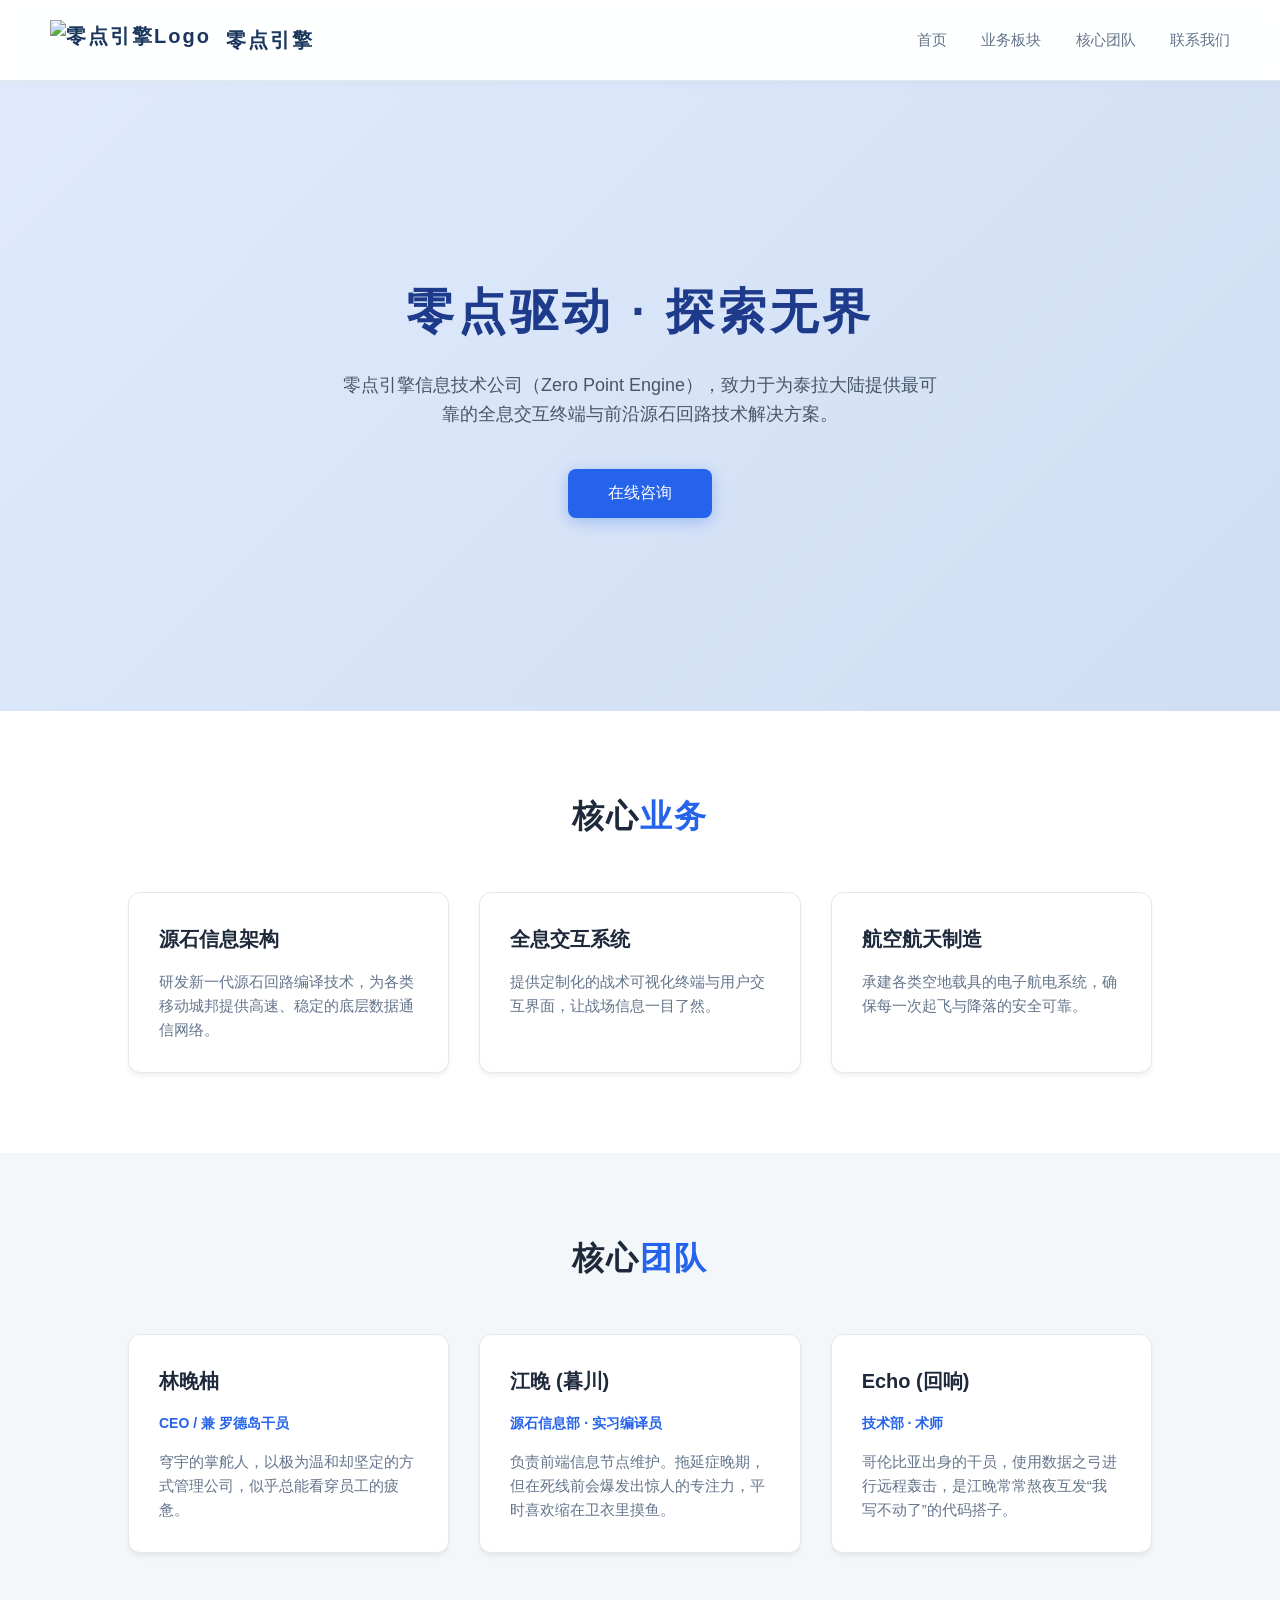
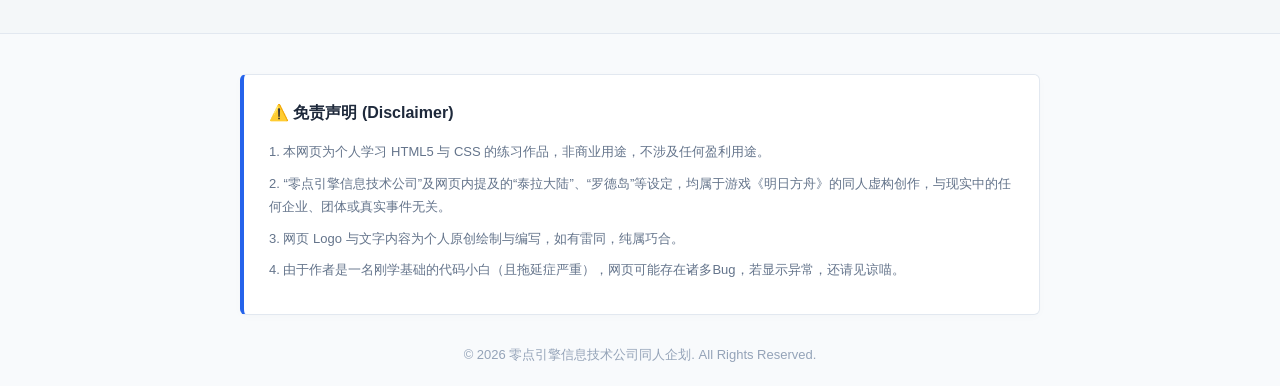
==== index.html @ 06e0e509 "Add files via upload" ====
<!DOCTYPE html>
<html lang="zh-CN">
<head>
    <meta charset="UTF-8">
    <meta name="viewport" content="width=device-width, initial-scale=1.0">
    <title>零点引擎信息技术公司 | 探索无界</title>
    <style>
        /* --- 基础全局样式 --- */
        * { margin: 0; padding: 0; box-sizing: border-box; }
        body {
            font-family: 'Segoe UI', Tahoma, Geneva, Verdana, sans-serif;
            background-color: #f4f7f9; 
            color: #333333;
            line-height: 1.6;
        }
        a { text-decoration: none; color: inherit; }

        /* --- 顶部导航栏 --- */
        header {
            display: flex;
            justify-content: space-between;
            align-items: center;
            padding: 20px 50px;
            background: rgba(255, 255, 255, 0.9);
            position: sticky;
            top: 0;
            backdrop-filter: blur(10px);
            border-bottom: 1px solid #e2e8f0;
            z-index: 1000;
            box-shadow: 0 2px 10px rgba(0,0,0,0.03);
        }
        .nav-logo {
            display: flex;
            align-items: center;
            font-size: 20px;
            font-weight: bold;
            letter-spacing: 2px;
            color: #1a365d;
        }
        .nav-logo img { height: 40px; margin-right: 15px; }
        .nav-links a {
            margin-left: 30px;
            color: #64748b;
            font-size: 15px;
            transition: 0.3s;
        }
        .nav-links a:hover { color: #2563eb; }

        /* --- 主视觉区 --- */
        .hero {
            height: 70vh;
            display: flex;
            flex-direction: column;
            justify-content: center;
            align-items: center;
            text-align: center;
            background: linear-gradient(135deg, #e0eafc 0%, #cfdef3 100%);
            padding: 0 20px;
        }
        .hero h1 {
            font-size: 48px;
            letter-spacing: 4px;
            margin-bottom: 20px;
            color: #1e3a8a; 
        }
        .hero p {
            font-size: 18px;
            color: #475569;
            max-width: 600px;
            margin-bottom: 40px;
        }
        .btn {
            padding: 14px 40px;
            background-color: #2563eb;
            color: #fff;
            border-radius: 8px;
            border: none;
            font-size: 16px;
            cursor: pointer;
            transition: 0.3s;
            box-shadow: 0 4px 15px rgba(37, 99, 235, 0.3);
        }
        .btn:hover {
            background-color: #1d4ed8;
            transform: translateY(-2px);
            box-shadow: 0 6px 20px rgba(37, 99, 235, 0.4);
        }

        /* --- 公用区块样式 --- */
        .section-title {
            text-align: center;
            font-size: 32px;
            margin-bottom: 50px;
            color: #1e293b;
            letter-spacing: 2px;
        }
        .section-title span { color: #2563eb; }
        .section-container {
            padding: 80px 10%;
            background-color: #ffffff;
        }
        .grid-container {
            display: grid;
            grid-template-columns: repeat(auto-fit, minmax(280px, 1fr));
            gap: 30px;
        }

        /* --- 卡片样式 --- */
        .card {
            background: #ffffff;
            padding: 30px;
            border-radius: 12px;
            border: 1px solid #e2e8f0;
            transition: 0.3s;
            box-shadow: 0 4px 6px -1px rgba(0, 0, 0, 0.05), 0 2px 4px -1px rgba(0, 0, 0, 0.03);
        }
        .card:hover {
            transform: translateY(-5px);
            box-shadow: 0 10px 25px rgba(0,0,0,0.1);
            border-color: #bfdbfe;
        }
        .card h3 { color: #1e293b; margin-bottom: 15px; font-size: 20px; }
        .card .role { color: #2563eb; font-size: 14px; margin-bottom: 15px; font-weight: bold; }
        .card p { color: #64748b; font-size: 15px; }

        /* --- 页脚与免责声明 --- */
        footer {
            padding: 40px 20px 20px;
            background-color: #f8fafc;
            text-align: center;
            border-top: 1px solid #e2e8f0;
        }
        .disclaimer-box {
            background: #ffffff;
            border: 1px solid #e2e8f0;
            border-left: 4px solid #2563eb;
            border-radius: 6px;
            padding: 25px;
            max-width: 800px;
            margin: 0 auto 30px;
            text-align: left;
            box-shadow: 0 2px 10px rgba(0,0,0,0.02);
        }
        .disclaimer-box h4 {
            color: #1e293b;
            margin-bottom: 15px;
            font-size: 16px;
        }
        .disclaimer-box p {
            color: #64748b;
            font-size: 13px;
            margin-bottom: 8px;
            line-height: 1.8;
        }
        .copyright {
            color: #94a3b8;
            font-size: 13px;
        }
                /* --- 手机端适配 (Media Queries) --- */
        @media (max-width: 768px) {
            /* 导航栏适配：改为上下排列 */
            header {
                flex-direction: column;
                padding: 15px 20px;
            }
            .nav-logo {
                margin-bottom: 15px;
                font-size: 18px;
            }
            .nav-logo img {
                height: 35px;
            }
            .nav-links a {
                margin: 0 10px;
                font-size: 14px;
            }
            
            /* 主视觉区适配：字体缩小，高度自适应 */
            .hero {
                height: auto;
                padding: 60px 20px;
            }
            .hero h1 {
                font-size: 32px;
                letter-spacing: 2px;
            }
            .hero p {
                font-size: 15px;
            }
            .btn {
                padding: 12px 30px;
                font-size: 15px;
            }
            
            /* 内容区块适配：减小内边距，卡片改为单列 */
            .section-container {
                padding: 40px 20px;
            }
            .section-title {
                font-size: 24px;
                margin-bottom: 30px;
            }
            .grid-container {
                grid-template-columns: 1fr; /* 手机上强制单列显示 */
                gap: 20px;
            }
            .card {
                padding: 20px;
            }
            
            /* 免责声明适配：缩小字号 */
            .disclaimer-box {
                padding: 15px;
                margin-bottom: 20px;
            }
            .disclaimer-box p {
                font-size: 12px;
            }
        }
    </style>
    
</head>
<body>

    <!-- 顶部导航栏 -->
    <header>
        <div class="nav-logo">
            <img src="picture/Logo.svg" alt="零点引擎Logo">
                零点引擎
        </div>
        <nav class="nav-links">
            <a href="#">首页</a>
            <a href="#departments">业务板块</a>
            <a href="#team">核心团队</a>
            <a href="#">联系我们</a>
        </nav>
    </header>

    <!-- 主内容区域 -->
    <main>
        <!-- 主视觉区 -->
        <section class="hero">
            <h1>零点驱动 · 探索无界</h1>
            <p>零点引擎信息技术公司（Zero Point Engine），致力于为泰拉大陆提供最可靠的全息交互终端与前沿源石回路技术解决方案。</p>
            <button class="btn" onclick="alert('博士，实习生于江晚正在摸鱼，暂时无法响应...')">在线咨询</button>
        </section>

        <!-- 业务板块 -->
        <section id="departments" class="section-container">
            <h2 class="section-title">核心<span>业务</span></h2>
            <div class="grid-container">
                <article class="card">
                    <h3>源石信息架构</h3>
                    <p>研发新一代源石回路编译技术，为各类移动城邦提供高速、稳定的底层数据通信网络。</p>
                </article>
                <article class="card">
                    <h3>全息交互系统</h3>
                    <p>提供定制化的战术可视化终端与用户交互界面，让战场信息一目了然。</p>
                </article>
                <article class="card">
                    <h3>航空航天制造</h3>
                    <p>承建各类空地载具的电子航电系统，确保每一次起飞与降落的安全可靠。</p>
                </article>
            </div>
        </section>

        <!-- 核心团队 -->
        <section id="team" class="section-container" style="background-color: #f4f7f9;">
            <h2 class="section-title">核心<span>团队</span></h2>
            <div class="grid-container">
                <article class="card">
                    <h3>林晚柚</h3>
                    <div class="role">CEO / 兼 罗德岛干员</div>
                    <p>穹宇的掌舵人，以极为温和却坚定的方式管理公司，似乎总能看穿员工的疲惫。</p>
                </article>
                <article class="card">
                    <h3>江晚 (暮川)</h3>
                    <div class="role">源石信息部 · 实习编译员</div>
                    <p>负责前端信息节点维护。拖延症晚期，但在死线前会爆发出惊人的专注力，平时喜欢缩在卫衣里摸鱼。</p>
                </article>
                <article class="card">
                    <h3>Echo (回响)</h3>
                    <div class="role">技术部 · 术师</div>
                    <p>哥伦比亚出身的干员，使用数据之弓进行远程轰击，是江晚常常熬夜互发“我写不动了”的代码搭子。</p>
                </article>
            </div>
        </section>
    </main>

    <!-- 页脚与免责声明 -->
    <footer>
        <div class="disclaimer-box">
            <h4>&#9888;&#65039; 免责声明 (Disclaimer)</h4>
            <p>1. 本网页为个人学习 HTML5 与 CSS 的练习作品，非商业用途，不涉及任何盈利用途。</p>
            <p>2. “零点引擎信息技术公司”及网页内提及的“泰拉大陆”、“罗德岛”等设定，均属于游戏《明日方舟》的同人虚构创作，与现实中的任何企业、团体或真实事件无关。</p>
            <p>3. 网页 Logo 与文字内容为个人原创绘制与编写，如有雷同，纯属巧合。</p>
            <p>4. 由于作者是一名刚学基础的代码小白（且拖延症严重），网页可能存在诸多Bug，若显示异常，还请见谅喵。</p>
        </div>
        <div class="copyright">
            <!-- 删除了“股份有限公司”，改成了“同人企划” -->
            &copy; 2026 零点引擎信息技术公司同人企划. All Rights Reserved.
        </div>
    </footer>
    
</body>
</html>
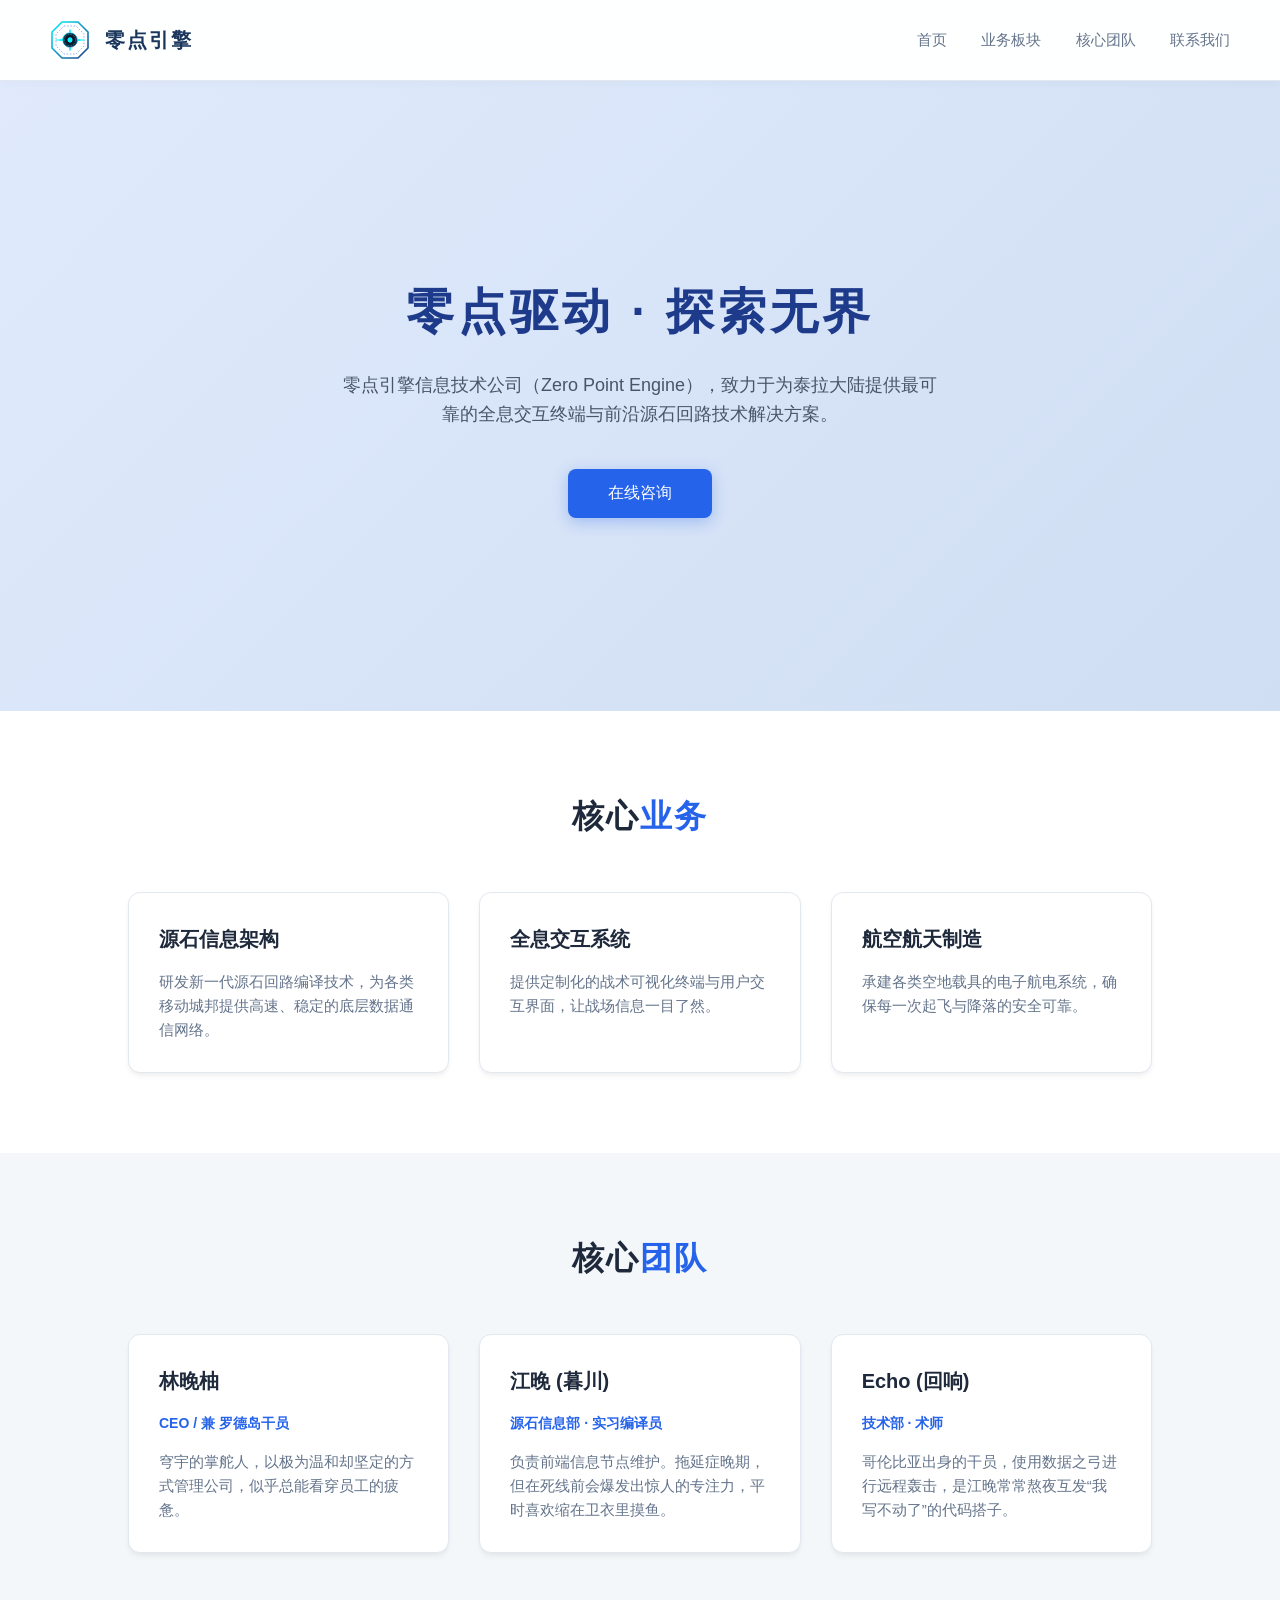
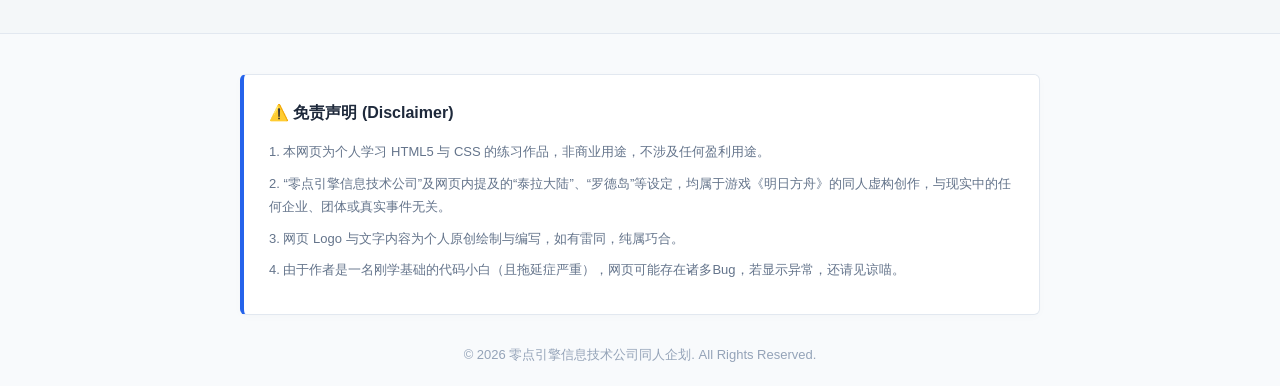
==== commit 84ce34d7: "Update index.html" ====
--- a/index.html
+++ b/index.html
@@ -225,7 +225,7 @@
     <!-- 顶部导航栏 -->
     <header>
         <div class="nav-logo">
-            <img src="picture/Logo.svg" alt="零点引擎Logo">
+            <img src="picture/logo.svg" alt="零点引擎Logo">
                 零点引擎
         </div>
         <nav class="nav-links">
@@ -303,4 +303,4 @@
     </footer>
     
 </body>
-</html>+</html>
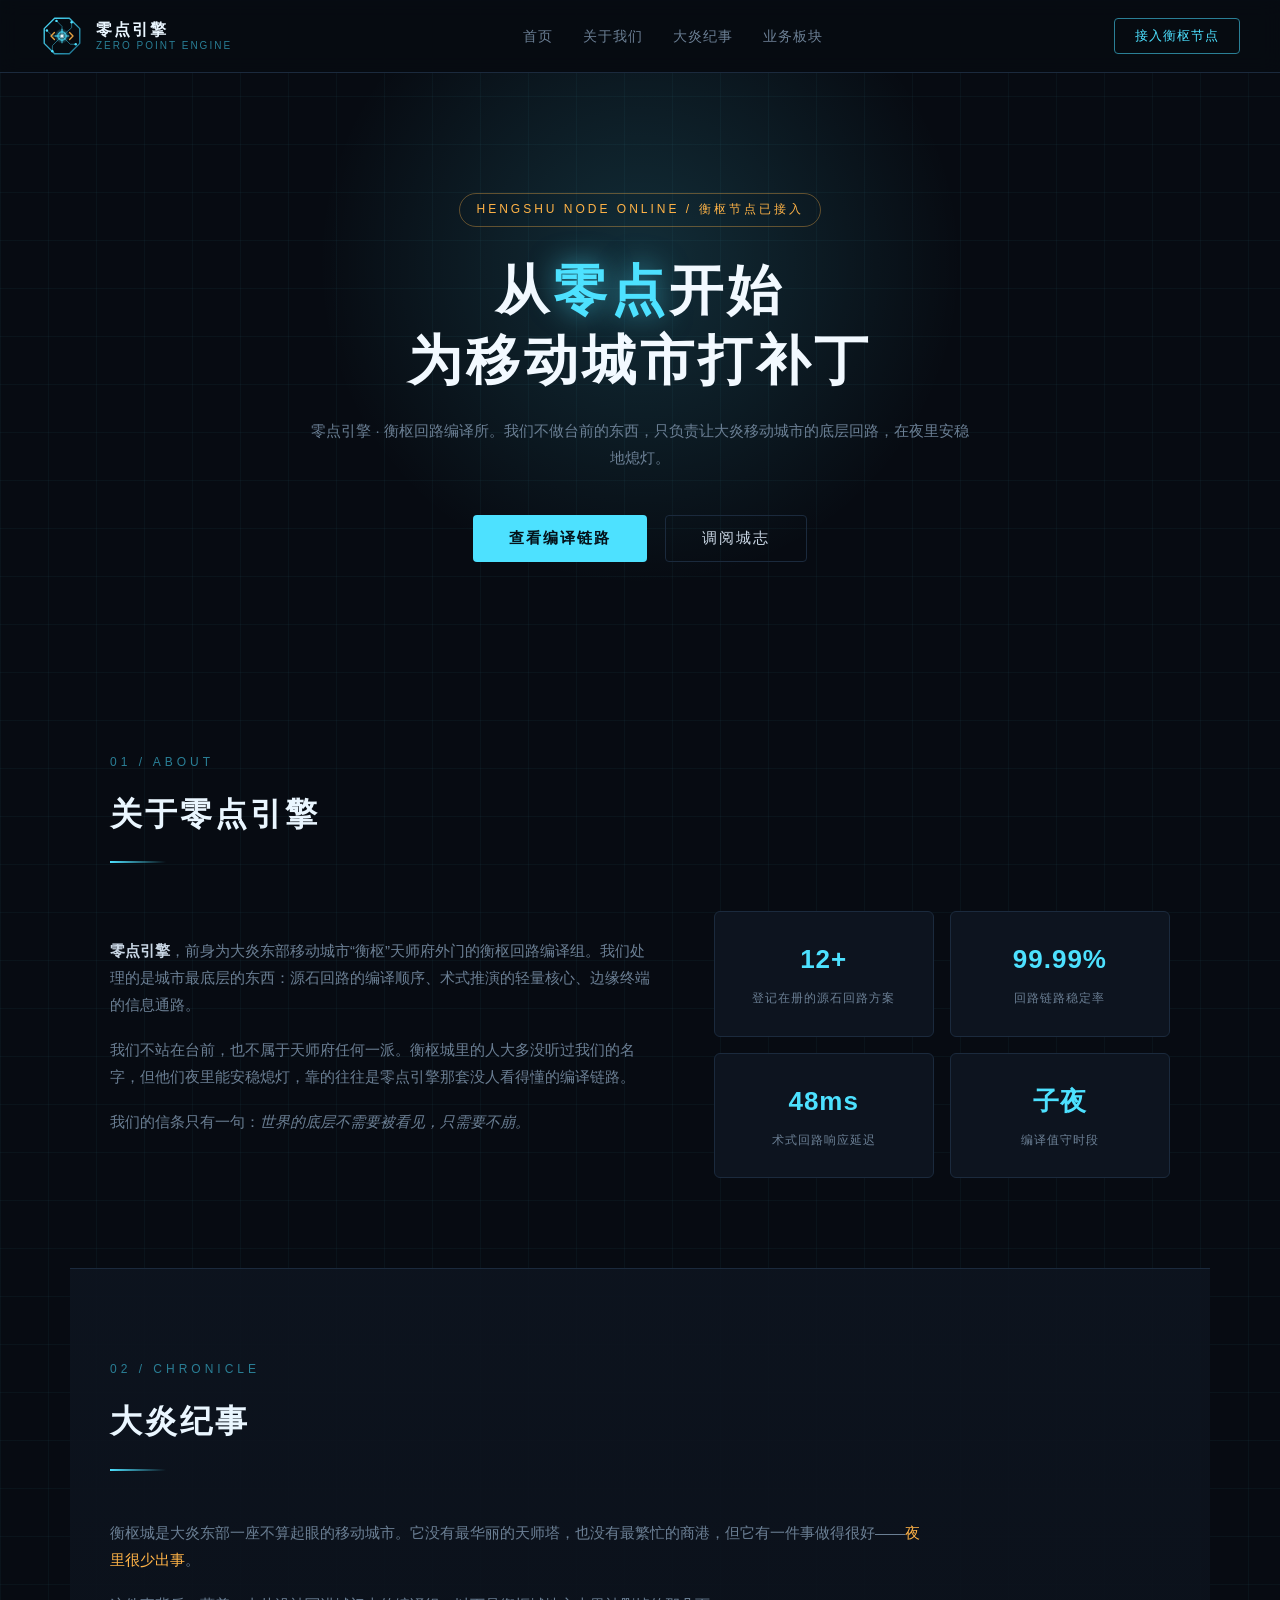
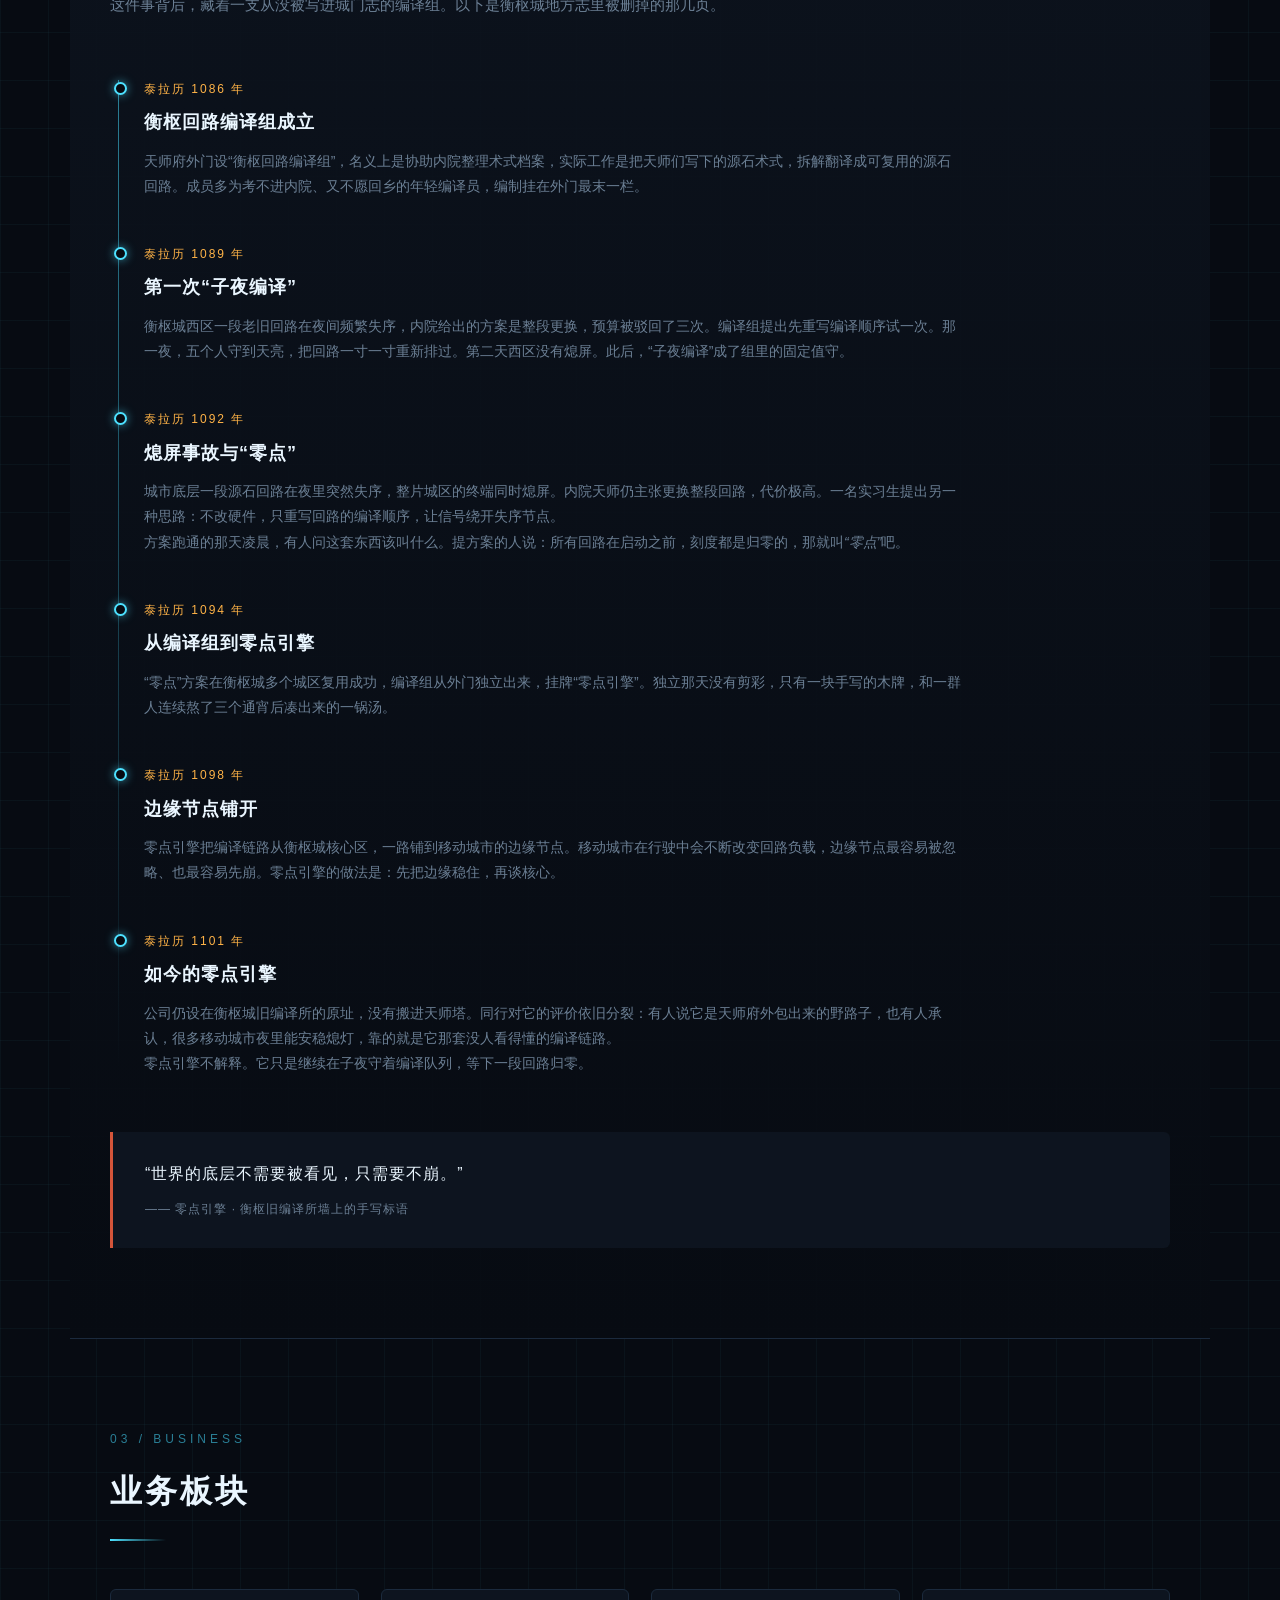
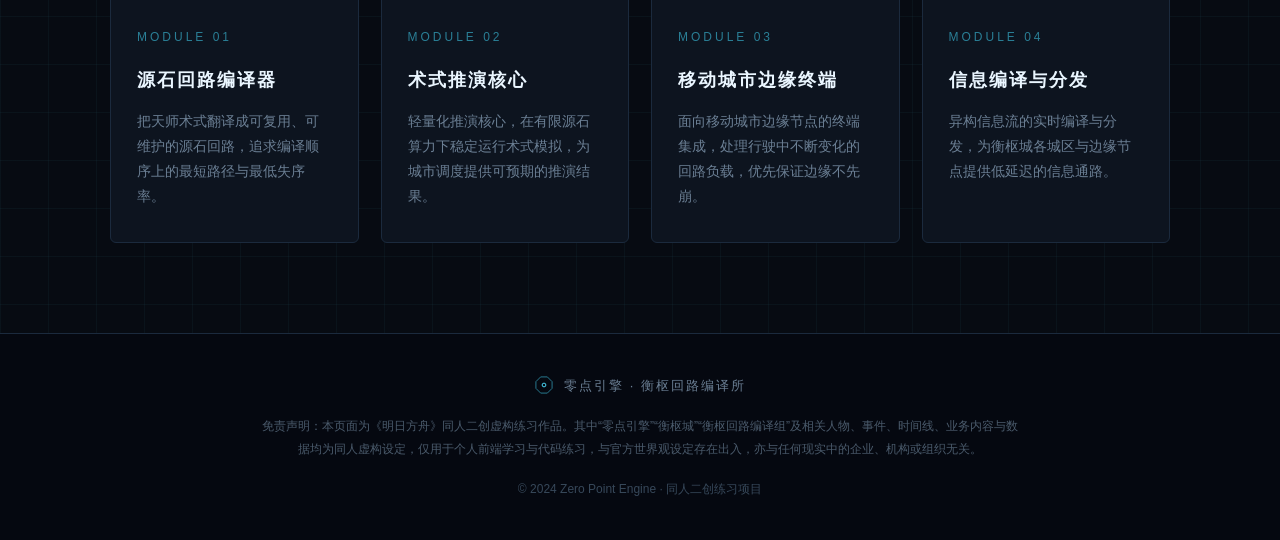
==== commit ffcd027b: "Add files via upload" ====
--- a/index.html
+++ b/index.html
@@ -1,306 +1,390 @@
 <!DOCTYPE html>
 <html lang="zh-CN">
 <head>
-    <meta charset="UTF-8">
-    <meta name="viewport" content="width=device-width, initial-scale=1.0">
-    <title>零点引擎信息技术公司 | 探索无界</title>
-    <style>
-        /* --- 基础全局样式 --- */
-        * { margin: 0; padding: 0; box-sizing: border-box; }
-        body {
-            font-family: 'Segoe UI', Tahoma, Geneva, Verdana, sans-serif;
-            background-color: #f4f7f9; 
-            color: #333333;
-            line-height: 1.6;
-        }
-        a { text-decoration: none; color: inherit; }
-
-        /* --- 顶部导航栏 --- */
-        header {
-            display: flex;
-            justify-content: space-between;
-            align-items: center;
-            padding: 20px 50px;
-            background: rgba(255, 255, 255, 0.9);
-            position: sticky;
-            top: 0;
-            backdrop-filter: blur(10px);
-            border-bottom: 1px solid #e2e8f0;
-            z-index: 1000;
-            box-shadow: 0 2px 10px rgba(0,0,0,0.03);
-        }
-        .nav-logo {
-            display: flex;
-            align-items: center;
-            font-size: 20px;
-            font-weight: bold;
-            letter-spacing: 2px;
-            color: #1a365d;
-        }
-        .nav-logo img { height: 40px; margin-right: 15px; }
-        .nav-links a {
-            margin-left: 30px;
-            color: #64748b;
-            font-size: 15px;
-            transition: 0.3s;
-        }
-        .nav-links a:hover { color: #2563eb; }
-
-        /* --- 主视觉区 --- */
-        .hero {
-            height: 70vh;
-            display: flex;
-            flex-direction: column;
-            justify-content: center;
-            align-items: center;
-            text-align: center;
-            background: linear-gradient(135deg, #e0eafc 0%, #cfdef3 100%);
-            padding: 0 20px;
-        }
-        .hero h1 {
-            font-size: 48px;
-            letter-spacing: 4px;
-            margin-bottom: 20px;
-            color: #1e3a8a; 
-        }
-        .hero p {
-            font-size: 18px;
-            color: #475569;
-            max-width: 600px;
-            margin-bottom: 40px;
-        }
-        .btn {
-            padding: 14px 40px;
-            background-color: #2563eb;
-            color: #fff;
-            border-radius: 8px;
-            border: none;
-            font-size: 16px;
-            cursor: pointer;
-            transition: 0.3s;
-            box-shadow: 0 4px 15px rgba(37, 99, 235, 0.3);
-        }
-        .btn:hover {
-            background-color: #1d4ed8;
-            transform: translateY(-2px);
-            box-shadow: 0 6px 20px rgba(37, 99, 235, 0.4);
-        }
-
-        /* --- 公用区块样式 --- */
-        .section-title {
-            text-align: center;
-            font-size: 32px;
-            margin-bottom: 50px;
-            color: #1e293b;
-            letter-spacing: 2px;
-        }
-        .section-title span { color: #2563eb; }
-        .section-container {
-            padding: 80px 10%;
-            background-color: #ffffff;
-        }
-        .grid-container {
-            display: grid;
-            grid-template-columns: repeat(auto-fit, minmax(280px, 1fr));
-            gap: 30px;
-        }
-
-        /* --- 卡片样式 --- */
-        .card {
-            background: #ffffff;
-            padding: 30px;
-            border-radius: 12px;
-            border: 1px solid #e2e8f0;
-            transition: 0.3s;
-            box-shadow: 0 4px 6px -1px rgba(0, 0, 0, 0.05), 0 2px 4px -1px rgba(0, 0, 0, 0.03);
-        }
-        .card:hover {
-            transform: translateY(-5px);
-            box-shadow: 0 10px 25px rgba(0,0,0,0.1);
-            border-color: #bfdbfe;
-        }
-        .card h3 { color: #1e293b; margin-bottom: 15px; font-size: 20px; }
-        .card .role { color: #2563eb; font-size: 14px; margin-bottom: 15px; font-weight: bold; }
-        .card p { color: #64748b; font-size: 15px; }
-
-        /* --- 页脚与免责声明 --- */
-        footer {
-            padding: 40px 20px 20px;
-            background-color: #f8fafc;
-            text-align: center;
-            border-top: 1px solid #e2e8f0;
-        }
-        .disclaimer-box {
-            background: #ffffff;
-            border: 1px solid #e2e8f0;
-            border-left: 4px solid #2563eb;
-            border-radius: 6px;
-            padding: 25px;
-            max-width: 800px;
-            margin: 0 auto 30px;
-            text-align: left;
-            box-shadow: 0 2px 10px rgba(0,0,0,0.02);
-        }
-        .disclaimer-box h4 {
-            color: #1e293b;
-            margin-bottom: 15px;
-            font-size: 16px;
-        }
-        .disclaimer-box p {
-            color: #64748b;
-            font-size: 13px;
-            margin-bottom: 8px;
-            line-height: 1.8;
-        }
-        .copyright {
-            color: #94a3b8;
-            font-size: 13px;
-        }
-                /* --- 手机端适配 (Media Queries) --- */
-        @media (max-width: 768px) {
-            /* 导航栏适配：改为上下排列 */
-            header {
-                flex-direction: column;
-                padding: 15px 20px;
-            }
-            .nav-logo {
-                margin-bottom: 15px;
-                font-size: 18px;
-            }
-            .nav-logo img {
-                height: 35px;
-            }
-            .nav-links a {
-                margin: 0 10px;
-                font-size: 14px;
-            }
-            
-            /* 主视觉区适配：字体缩小，高度自适应 */
-            .hero {
-                height: auto;
-                padding: 60px 20px;
-            }
-            .hero h1 {
-                font-size: 32px;
-                letter-spacing: 2px;
-            }
-            .hero p {
-                font-size: 15px;
-            }
-            .btn {
-                padding: 12px 30px;
-                font-size: 15px;
-            }
-            
-            /* 内容区块适配：减小内边距，卡片改为单列 */
-            .section-container {
-                padding: 40px 20px;
-            }
-            .section-title {
-                font-size: 24px;
-                margin-bottom: 30px;
-            }
-            .grid-container {
-                grid-template-columns: 1fr; /* 手机上强制单列显示 */
-                gap: 20px;
-            }
-            .card {
-                padding: 20px;
-            }
-            
-            /* 免责声明适配：缩小字号 */
-            .disclaimer-box {
-                padding: 15px;
-                margin-bottom: 20px;
-            }
-            .disclaimer-box p {
-                font-size: 12px;
-            }
-        }
-    </style>
-    
+<meta charset="UTF-8">
+<meta name="viewport" content="width=device-width, initial-scale=1.0">
+<title>零点引擎 | 衡枢回路编译所 · 同人二创</title>
+<style>
+  * { margin: 0; padding: 0; box-sizing: border-box; }
+
+  :root {
+    --bg-deep: #070b12;
+    --bg-panel: #0d141f;
+    --line: #1b2a3d;
+    --cyan: #4de1ff;
+    --cyan-dim: #2a7f96;
+    --amber: #ffb347;
+    --ember: #d4553a;
+    --text: #c9d6e4;
+    --text-dim: #6b7f94;
+  }
+
+  body {
+    background-color: var(--bg-deep);
+    background-image:
+      linear-gradient(rgba(77, 225, 255, 0.04) 1px, transparent 1px),
+      linear-gradient(90deg, rgba(77, 225, 255, 0.04) 1px, transparent 1px);
+    background-size: 48px 48px;
+    color: var(--text);
+    font-family: "Segoe UI", "PingFang SC", "Microsoft YaHei", sans-serif;
+    line-height: 1.8;
+    min-height: 100vh;
+  }
+
+  /* ===== 导航栏 ===== */
+  .navbar {
+    position: sticky; top: 0; z-index: 99;
+    display: flex; align-items: center; justify-content: space-between;
+    padding: 14px 40px;
+    background: rgba(7, 11, 18, 0.82);
+    backdrop-filter: blur(10px);
+    border-bottom: 1px solid var(--line);
+  }
+  .brand { display: flex; align-items: center; gap: 12px; text-decoration: none; }
+  .brand-logo { width: 44px; height: 44px; flex-shrink: 0; }
+  .brand-text { display: flex; flex-direction: column; line-height: 1.2; }
+  .brand-text .cn { font-size: 16px; font-weight: 700; letter-spacing: 2px; color: #eaf6ff; }
+  .brand-text .en { font-size: 10px; letter-spacing: 2px; color: var(--cyan-dim); text-transform: uppercase; }
+  .nav-links { display: flex; gap: 30px; list-style: none; }
+  .nav-links a {
+    color: var(--text-dim); text-decoration: none; font-size: 14px;
+    letter-spacing: 1px; padding-bottom: 4px;
+    border-bottom: 1px solid transparent; transition: all 0.25s ease;
+  }
+  .nav-links a:hover { color: var(--cyan); border-bottom-color: var(--cyan); }
+  .nav-btn {
+    padding: 8px 20px; font-size: 13px; color: var(--cyan);
+    background: transparent; border: 1px solid var(--cyan-dim);
+    border-radius: 4px; cursor: pointer; letter-spacing: 1px; transition: all 0.25s ease;
+  }
+  .nav-btn:hover { background: rgba(77,225,255,0.1); border-color: var(--cyan); box-shadow: 0 0 16px rgba(77,225,255,0.35); }
+
+  /* ===== Hero ===== */
+  .hero { position: relative; padding: 120px 40px 100px; text-align: center; overflow: hidden; }
+  .hero::before {
+    content: ""; position: absolute; top: -160px; left: 50%; transform: translateX(-50%);
+    width: 700px; height: 700px;
+    background: radial-gradient(circle, rgba(77,225,255,0.16), transparent 65%);
+    pointer-events: none;
+  }
+  .hero-tag {
+    position: relative; display: inline-block; padding: 5px 16px; margin-bottom: 28px;
+    font-size: 12px; letter-spacing: 3px; color: var(--amber);
+    border: 1px solid rgba(255,179,71,0.35); border-radius: 999px;
+  }
+  .hero h1 {
+    position: relative; font-size: 54px; line-height: 1.3;
+    letter-spacing: 4px; color: #f2f9ff; margin-bottom: 22px;
+  }
+  .hero h1 span { color: var(--cyan); text-shadow: 0 0 28px rgba(77,225,255,0.55); }
+  .hero p { position: relative; max-width: 660px; margin: 0 auto 44px; font-size: 15px; color: var(--text-dim); }
+  .hero-actions { position: relative; display: flex; justify-content: center; gap: 18px; flex-wrap: wrap; }
+  .btn-primary {
+    padding: 13px 36px; font-size: 15px; font-weight: 600; letter-spacing: 2px;
+    color: #04121a; background: var(--cyan); border: none; border-radius: 4px;
+    cursor: pointer; transition: all 0.25s ease;
+  }
+  .btn-primary:hover { box-shadow: 0 0 28px rgba(77,225,255,0.6); transform: translateY(-2px); }
+  .btn-ghost {
+    padding: 13px 36px; font-size: 15px; letter-spacing: 2px; color: var(--text);
+    background: transparent; border: 1px solid var(--line); border-radius: 4px;
+    cursor: pointer; transition: all 0.25s ease;
+  }
+  .btn-ghost:hover { border-color: var(--cyan-dim); color: var(--cyan); }
+
+  /* ===== 通用区块 ===== */
+  .section { max-width: 1140px; margin: 0 auto; padding: 90px 40px; }
+  .section-head { margin-bottom: 48px; }
+  .section-head .index { display: block; font-size: 12px; letter-spacing: 4px; color: var(--cyan-dim); margin-bottom: 12px; }
+  .section-head h2 { font-size: 32px; letter-spacing: 3px; color: #eaf6ff; }
+  .section-head .bar { width: 56px; height: 2px; margin-top: 18px; background: linear-gradient(90deg, var(--cyan), transparent); }
+
+  /* ===== 公司介绍 ===== */
+  .about-grid { display: grid; grid-template-columns: 1.2fr 1fr; gap: 56px; align-items: center; }
+  .about-grid p { font-size: 15px; color: var(--text-dim); margin-bottom: 18px; }
+  .about-grid p strong { color: var(--text); font-weight: 600; }
+  .stats { display: grid; grid-template-columns: 1fr 1fr; gap: 16px; }
+  .stat-card {
+    padding: 24px 20px; background: var(--bg-panel);
+    border: 1px solid var(--line); border-radius: 6px;
+    text-align: center; transition: all 0.25s ease;
+  }
+  .stat-card:hover { border-color: var(--cyan-dim); box-shadow: 0 0 20px rgba(77,225,255,0.12); }
+  .stat-card .num { display: block; font-size: 26px; font-weight: 700; color: var(--cyan); letter-spacing: 1px; }
+  .stat-card .label { font-size: 12px; color: var(--text-dim); letter-spacing: 1px; }
+
+  /* ===== 大炎纪事 ===== */
+  .chronicle {
+    background: linear-gradient(180deg, rgba(13,20,31,0.9), rgba(7,11,18,0.9));
+    border-top: 1px solid var(--line);
+    border-bottom: 1px solid var(--line);
+  }
+  .chronicle-intro {
+    max-width: 820px; margin-bottom: 56px;
+    font-size: 15px; color: var(--text-dim);
+  }
+  .chronicle-intro p { margin-bottom: 18px; }
+  .chronicle-intro em { color: var(--amber); font-style: normal; }
+
+  .timeline { position: relative; padding-left: 34px; }
+  .timeline::before {
+    content: ""; position: absolute; left: 8px; top: 6px; bottom: 6px;
+    width: 1px; background: linear-gradient(180deg, var(--cyan-dim), transparent);
+  }
+  .tl-item { position: relative; padding-bottom: 40px; }
+  .tl-item:last-child { padding-bottom: 0; }
+  .tl-item::before {
+    content: ""; position: absolute; left: -30px; top: 8px;
+    width: 9px; height: 9px; border-radius: 50%;
+    background: var(--bg-deep); border: 2px solid var(--cyan);
+    box-shadow: 0 0 10px rgba(77,225,255,0.6);
+  }
+  .tl-item .year {
+    display: inline-block; font-size: 12px; letter-spacing: 2px;
+    color: var(--amber); margin-bottom: 6px;
+  }
+  .tl-item h3 { font-size: 18px; letter-spacing: 1px; color: #eaf6ff; margin-bottom: 10px; }
+  .tl-item p { font-size: 14px; color: var(--text-dim); max-width: 820px; }
+
+  .quote-box {
+    margin-top: 56px; padding: 28px 32px;
+    background: var(--bg-panel); border-left: 3px solid var(--ember);
+    border-radius: 0 6px 6px 0;
+  }
+  .quote-box p { font-size: 16px; color: #eaf6ff; letter-spacing: 1px; }
+  .quote-box span { display: block; margin-top: 10px; font-size: 12px; color: var(--text-dim); letter-spacing: 1px; }
+
+  /* ===== 业务板块 ===== */
+  .biz-grid { display: grid; grid-template-columns: repeat(auto-fit, minmax(240px, 1fr)); gap: 22px; }
+  .biz-card {
+    position: relative; padding: 32px 26px; background: var(--bg-panel);
+    border: 1px solid var(--line); border-radius: 6px; overflow: hidden;
+    transition: all 0.3s ease;
+  }
+  .biz-card::before {
+    content: ""; position: absolute; top: 0; left: 0; width: 0; height: 2px;
+    background: linear-gradient(90deg, var(--cyan), transparent);
+    transition: width 0.4s ease;
+  }
+  .biz-card:hover { transform: translateY(-6px); border-color: var(--cyan-dim); box-shadow: 0 12px 32px rgba(0,0,0,0.5); }
+  .biz-card:hover::before { width: 100%; }
+  .biz-card .no { font-size: 12px; letter-spacing: 3px; color: var(--cyan-dim); }
+  .biz-card h3 { margin: 14px 0 12px; font-size: 18px; letter-spacing: 2px; color: #eaf6ff; }
+  .biz-card p { font-size: 14px; color: var(--text-dim); }
+
+  /* ===== 页脚 ===== */
+  .footer { border-top: 1px solid var(--line); padding: 40px; text-align: center; background: #050810; }
+  .footer .brand-mini {
+    display: inline-flex; align-items: center; gap: 10px; margin-bottom: 18px;
+    font-size: 13px; letter-spacing: 2px; color: var(--text-dim);
+  }
+  .footer .disclaimer { max-width: 760px; margin: 0 auto; font-size: 12px; line-height: 1.9; color: #4a5a6b; }
+  .footer .copy { margin-top: 18px; font-size: 12px; color: #37485a; }
+
+  @media (max-width: 860px) {
+    .navbar { padding: 12px 20px; }
+    .nav-links { display: none; }
+    .hero { padding: 80px 20px 70px; }
+    .hero h1 { font-size: 34px; letter-spacing: 2px; }
+    .section { padding: 60px 20px; }
+    .about-grid { grid-template-columns: 1fr; gap: 32px; }
+    .section-head h2 { font-size: 24px; }
+    .timeline { padding-left: 26px; }
+  }
+</style>
 </head>
 <body>
 
-    <!-- 顶部导航栏 -->
-    <header>
-        <div class="nav-logo">
-            <img src="picture/logo.svg" alt="零点引擎Logo">
-                零点引擎
-        </div>
-        <nav class="nav-links">
-            <a href="#">首页</a>
-            <a href="#departments">业务板块</a>
-            <a href="#team">核心团队</a>
-            <a href="#">联系我们</a>
-        </nav>
-    </header>
-
-    <!-- 主内容区域 -->
-    <main>
-        <!-- 主视觉区 -->
-        <section class="hero">
-            <h1>零点驱动 · 探索无界</h1>
-            <p>零点引擎信息技术公司（Zero Point Engine），致力于为泰拉大陆提供最可靠的全息交互终端与前沿源石回路技术解决方案。</p>
-            <button class="btn" onclick="alert('博士，实习生于江晚正在摸鱼，暂时无法响应...')">在线咨询</button>
-        </section>
-
-        <!-- 业务板块 -->
-        <section id="departments" class="section-container">
-            <h2 class="section-title">核心<span>业务</span></h2>
-            <div class="grid-container">
-                <article class="card">
-                    <h3>源石信息架构</h3>
-                    <p>研发新一代源石回路编译技术，为各类移动城邦提供高速、稳定的底层数据通信网络。</p>
-                </article>
-                <article class="card">
-                    <h3>全息交互系统</h3>
-                    <p>提供定制化的战术可视化终端与用户交互界面，让战场信息一目了然。</p>
-                </article>
-                <article class="card">
-                    <h3>航空航天制造</h3>
-                    <p>承建各类空地载具的电子航电系统，确保每一次起飞与降落的安全可靠。</p>
-                </article>
-            </div>
-        </section>
-
-        <!-- 核心团队 -->
-        <section id="team" class="section-container" style="background-color: #f4f7f9;">
-            <h2 class="section-title">核心<span>团队</span></h2>
-            <div class="grid-container">
-                <article class="card">
-                    <h3>林晚柚</h3>
-                    <div class="role">CEO / 兼 罗德岛干员</div>
-                    <p>穹宇的掌舵人，以极为温和却坚定的方式管理公司，似乎总能看穿员工的疲惫。</p>
-                </article>
-                <article class="card">
-                    <h3>江晚 (暮川)</h3>
-                    <div class="role">源石信息部 · 实习编译员</div>
-                    <p>负责前端信息节点维护。拖延症晚期，但在死线前会爆发出惊人的专注力，平时喜欢缩在卫衣里摸鱼。</p>
-                </article>
-                <article class="card">
-                    <h3>Echo (回响)</h3>
-                    <div class="role">技术部 · 术师</div>
-                    <p>哥伦比亚出身的干员，使用数据之弓进行远程轰击，是江晚常常熬夜互发“我写不动了”的代码搭子。</p>
-                </article>
-            </div>
-        </section>
-    </main>
-
-    <!-- 页脚与免责声明 -->
-    <footer>
-        <div class="disclaimer-box">
-            <h4>&#9888;&#65039; 免责声明 (Disclaimer)</h4>
-            <p>1. 本网页为个人学习 HTML5 与 CSS 的练习作品，非商业用途，不涉及任何盈利用途。</p>
-            <p>2. “零点引擎信息技术公司”及网页内提及的“泰拉大陆”、“罗德岛”等设定，均属于游戏《明日方舟》的同人虚构创作，与现实中的任何企业、团体或真实事件无关。</p>
-            <p>3. 网页 Logo 与文字内容为个人原创绘制与编写，如有雷同，纯属巧合。</p>
-            <p>4. 由于作者是一名刚学基础的代码小白（且拖延症严重），网页可能存在诸多Bug，若显示异常，还请见谅喵。</p>
-        </div>
-        <div class="copyright">
-            <!-- 删除了“股份有限公司”，改成了“同人企划” -->
-            &copy; 2026 零点引擎信息技术公司同人企划. All Rights Reserved.
-        </div>
-    </footer>
-    
+  <!-- ========== 导航栏 ========== -->
+  <header class="navbar">
+    <a href="#" class="brand">
+      <svg class="brand-logo" viewBox="0 0 64 64" xmlns="http://www.w3.org/2000/svg">
+        <defs>
+          <linearGradient id="octEdge" x1="0" y1="0" x2="1" y2="1">
+            <stop offset="0%" stop-color="#4de1ff"/>
+            <stop offset="100%" stop-color="#1b6f8c"/>
+          </linearGradient>
+          <radialGradient id="coreGlow" cx="50%" cy="50%" r="50%">
+            <stop offset="0%" stop-color="#ffffff" stop-opacity="0.95"/>
+            <stop offset="45%" stop-color="#4de1ff" stop-opacity="0.85"/>
+            <stop offset="100%" stop-color="#4de1ff" stop-opacity="0"/>
+          </radialGradient>
+        </defs>
+        <polygon points="57.86,42.72 42.72,57.87 21.28,57.87 6.14,42.72 6.14,21.28 21.28,6.13 42.72,6.13 57.86,21.28"
+                 fill="none" stroke="url(#octEdge)" stroke-width="2" stroke-linejoin="round"/>
+        <g stroke="#2a7f96" stroke-width="1.2" fill="none" stroke-linecap="round">
+          <path d="M32 32 L32 18 L24 10"/>
+          <path d="M32 32 L46 20 L46 12"/>
+          <path d="M32 32 L18 32 L10 24"/>
+          <path d="M32 32 L18 46 L18 54"/>
+          <path d="M32 32 L44 44 L52 44"/>
+        </g>
+        <g fill="#4de1ff">
+          <circle cx="24" cy="10" r="1.8"/><circle cx="46" cy="12" r="1.8"/>
+          <circle cx="10" cy="24" r="1.8"/><circle cx="18" cy="54" r="1.8"/>
+          <circle cx="52" cy="44" r="1.8"/>
+        </g>
+        <g stroke="#ffb347" stroke-width="2" fill="none" stroke-linecap="round" stroke-linejoin="round" opacity="0.9">
+          <path d="M21 27 L16 32 L21 37"/>
+          <path d="M43 27 L48 32 L43 37"/>
+        </g>
+        <circle cx="32" cy="32" r="11" fill="url(#coreGlow)" opacity="0.55"/>
+        <circle cx="32" cy="32" r="6" fill="none" stroke="#4de1ff" stroke-width="1.4"/>
+        <circle cx="32" cy="32" r="2.2" fill="#eaf9ff"/>
+        <g stroke="#4de1ff" stroke-width="1.2" stroke-linecap="round">
+          <path d="M32 22 L32 26"/><path d="M32 38 L32 42"/>
+          <path d="M22 32 L26 32"/><path d="M38 32 L42 32"/>
+        </g>
+      </svg>
+      <div class="brand-text">
+        <span class="cn">零点引擎</span>
+        <span class="en">Zero Point Engine</span>
+      </div>
+    </a>
+    <nav>
+      <ul class="nav-links">
+        <li><a href="#home">首页</a></li>
+        <li><a href="#about">关于我们</a></li>
+        <li><a href="#chronicle">大炎纪事</a></li>
+        <li><a href="#business">业务板块</a></li>
+      </ul>
+    </nav>
+    <button class="nav-btn">接入衡枢节点</button>
+  </header>
+
+  <!-- ========== Hero ========== -->
+  <section class="hero" id="home">
+    <span class="hero-tag">HENGSHU NODE ONLINE / 衡枢节点已接入</span>
+    <h1>从<span>零点</span>开始<br>为移动城市打补丁</h1>
+    <p>零点引擎 · 衡枢回路编译所。我们不做台前的东西，只负责让大炎移动城市的底层回路，在夜里安稳地熄灯。</p>
+    <div class="hero-actions">
+      <button class="btn-primary">查看编译链路</button>
+      <button class="btn-ghost">调阅城志</button>
+    </div>
+  </section>
+
+  <!-- ========== 关于我们 ========== -->
+  <section class="section" id="about">
+    <div class="section-head">
+      <span class="index">01 / ABOUT</span>
+      <h2>关于零点引擎</h2>
+      <div class="bar"></div>
+    </div>
+    <div class="about-grid">
+      <div>
+        <p><strong>零点引擎</strong>，前身为大炎东部移动城市“衡枢”天师府外门的衡枢回路编译组。我们处理的是城市最底层的东西：源石回路的编译顺序、术式推演的轻量核心、边缘终端的信息通路。</p>
+        <p>我们不站在台前，也不属于天师府任何一派。衡枢城里的人大多没听过我们的名字，但他们夜里能安稳熄灯，靠的往往是零点引擎那套没人看得懂的编译链路。</p>
+        <p>我们的信条只有一句：<em>世界的底层不需要被看见，只需要不崩。</em></p>
+      </div>
+      <div class="stats">
+        <div class="stat-card"><span class="num">12+</span><span class="label">登记在册的源石回路方案</span></div>
+        <div class="stat-card"><span class="num">99.99%</span><span class="label">回路链路稳定率</span></div>
+        <div class="stat-card"><span class="num">48ms</span><span class="label">术式回路响应延迟</span></div>
+        <div class="stat-card"><span class="num">子夜</span><span class="label">编译值守时段</span></div>
+      </div>
+    </div>
+  </section>
+
+  <!-- ========== 大炎纪事 ========== -->
+  <section class="section chronicle" id="chronicle">
+    <div class="section-head">
+      <span class="index">02 / CHRONICLE</span>
+      <h2>大炎纪事</h2>
+      <div class="bar"></div>
+    </div>
+
+    <div class="chronicle-intro">
+      <p>衡枢城是大炎东部一座不算起眼的移动城市。它没有最华丽的天师塔，也没有最繁忙的商港，但它有一件事做得很好——<em>夜里很少出事</em>。</p>
+      <p>这件事背后，藏着一支从没被写进城门志的编译组。以下是衡枢城地方志里被删掉的那几页。</p>
+    </div>
+
+    <div class="timeline">
+      <div class="tl-item">
+        <span class="year">泰拉历 1086 年</span>
+        <h3>衡枢回路编译组成立</h3>
+        <p>天师府外门设“衡枢回路编译组”，名义上是协助内院整理术式档案，实际工作是把天师们写下的源石术式，拆解翻译成可复用的源石回路。成员多为考不进内院、又不愿回乡的年轻编译员，编制挂在外门最末一栏。</p>
+      </div>
+      <div class="tl-item">
+        <span class="year">泰拉历 1089 年</span>
+        <h3>第一次“子夜编译”</h3>
+        <p>衡枢城西区一段老旧回路在夜间频繁失序，内院给出的方案是整段更换，预算被驳回了三次。编译组提出先重写编译顺序试一次。那一夜，五个人守到天亮，把回路一寸一寸重新排过。第二天西区没有熄屏。此后，“子夜编译”成了组里的固定值守。</p>
+      </div>
+      <div class="tl-item">
+        <span class="year">泰拉历 1092 年</span>
+        <h3>熄屏事故与“零点”</h3>
+        <p>城市底层一段源石回路在夜里突然失序，整片城区的终端同时熄屏。内院天师仍主张更换整段回路，代价极高。一名实习生提出另一种思路：不改硬件，只重写回路的编译顺序，让信号绕开失序节点。</p>
+        <p>方案跑通的那天凌晨，有人问这套东西该叫什么。提方案的人说：所有回路在启动之前，刻度都是归零的，那就叫<em>“零点”</em>吧。</p>
+      </div>
+      <div class="tl-item">
+        <span class="year">泰拉历 1094 年</span>
+        <h3>从编译组到零点引擎</h3>
+        <p>“零点”方案在衡枢城多个城区复用成功，编译组从外门独立出来，挂牌“零点引擎”。独立那天没有剪彩，只有一块手写的木牌，和一群人连续熬了三个通宵后凑出来的一锅汤。</p>
+      </div>
+      <div class="tl-item">
+        <span class="year">泰拉历 1098 年</span>
+        <h3>边缘节点铺开</h3>
+        <p>零点引擎把编译链路从衡枢城核心区，一路铺到移动城市的边缘节点。移动城市在行驶中会不断改变回路负载，边缘节点最容易被忽略、也最容易先崩。零点引擎的做法是：先把边缘稳住，再谈核心。</p>
+      </div>
+      <div class="tl-item">
+        <span class="year">泰拉历 1101 年</span>
+        <h3>如今的零点引擎</h3>
+        <p>公司仍设在衡枢城旧编译所的原址，没有搬进天师塔。同行对它的评价依旧分裂：有人说它是天师府外包出来的野路子，也有人承认，很多移动城市夜里能安稳熄灯，靠的就是它那套没人看得懂的编译链路。</p>
+        <p>零点引擎不解释。它只是继续在子夜守着编译队列，等下一段回路归零。</p>
+      </div>
+    </div>
+
+    <div class="quote-box">
+      <p>“世界的底层不需要被看见，只需要不崩。”</p>
+      <span>—— 零点引擎 · 衡枢旧编译所墙上的手写标语</span>
+    </div>
+  </section>
+
+  <!-- ========== 业务板块 ========== -->
+  <section class="section" id="business">
+    <div class="section-head">
+      <span class="index">03 / BUSINESS</span>
+      <h2>业务板块</h2>
+      <div class="bar"></div>
+    </div>
+    <div class="biz-grid">
+      <div class="biz-card">
+        <span class="no">MODULE 01</span>
+        <h3>源石回路编译器</h3>
+        <p>把天师术式翻译成可复用、可维护的源石回路，追求编译顺序上的最短路径与最低失序率。</p>
+      </div>
+      <div class="biz-card">
+        <span class="no">MODULE 02</span>
+        <h3>术式推演核心</h3>
+        <p>轻量化推演核心，在有限源石算力下稳定运行术式模拟，为城市调度提供可预期的推演结果。</p>
+      </div>
+      <div class="biz-card">
+        <span class="no">MODULE 03</span>
+        <h3>移动城市边缘终端</h3>
+        <p>面向移动城市边缘节点的终端集成，处理行驶中不断变化的回路负载，优先保证边缘不先崩。</p>
+      </div>
+      <div class="biz-card">
+        <span class="no">MODULE 04</span>
+        <h3>信息编译与分发</h3>
+        <p>异构信息流的实时编译与分发，为衡枢城各城区与边缘节点提供低延迟的信息通路。</p>
+      </div>
+    </div>
+  </section>
+
+  <!-- ========== 页脚 ========== -->
+  <footer class="footer">
+    <div class="brand-mini">
+      <svg width="20" height="20" viewBox="0 0 64 64" xmlns="http://www.w3.org/2000/svg">
+        <polygon points="57.86,42.72 42.72,57.87 21.28,57.87 6.14,42.72 6.14,21.28 21.28,6.13 42.72,6.13 57.86,21.28"
+                 fill="none" stroke="#2a7f96" stroke-width="3" stroke-linejoin="round"/>
+        <circle cx="32" cy="32" r="6" fill="none" stroke="#4de1ff" stroke-width="3"/>
+      </svg>
+      零点引擎 · 衡枢回路编译所
+    </div>
+    <p class="disclaimer">
+      免责声明：本页面为《明日方舟》同人二创虚构练习作品。其中“零点引擎”“衡枢城”“衡枢回路编译组”及相关人物、事件、时间线、业务内容与数据均为同人虚构设定，仅用于个人前端学习与代码练习，与官方世界观设定存在出入，亦与任何现实中的企业、机构或组织无关。
+    </p>
+    <p class="copy">© 2024 Zero Point Engine · 同人二创练习项目</p>
+  </footer>
+
 </body>
-</html>
+</html>
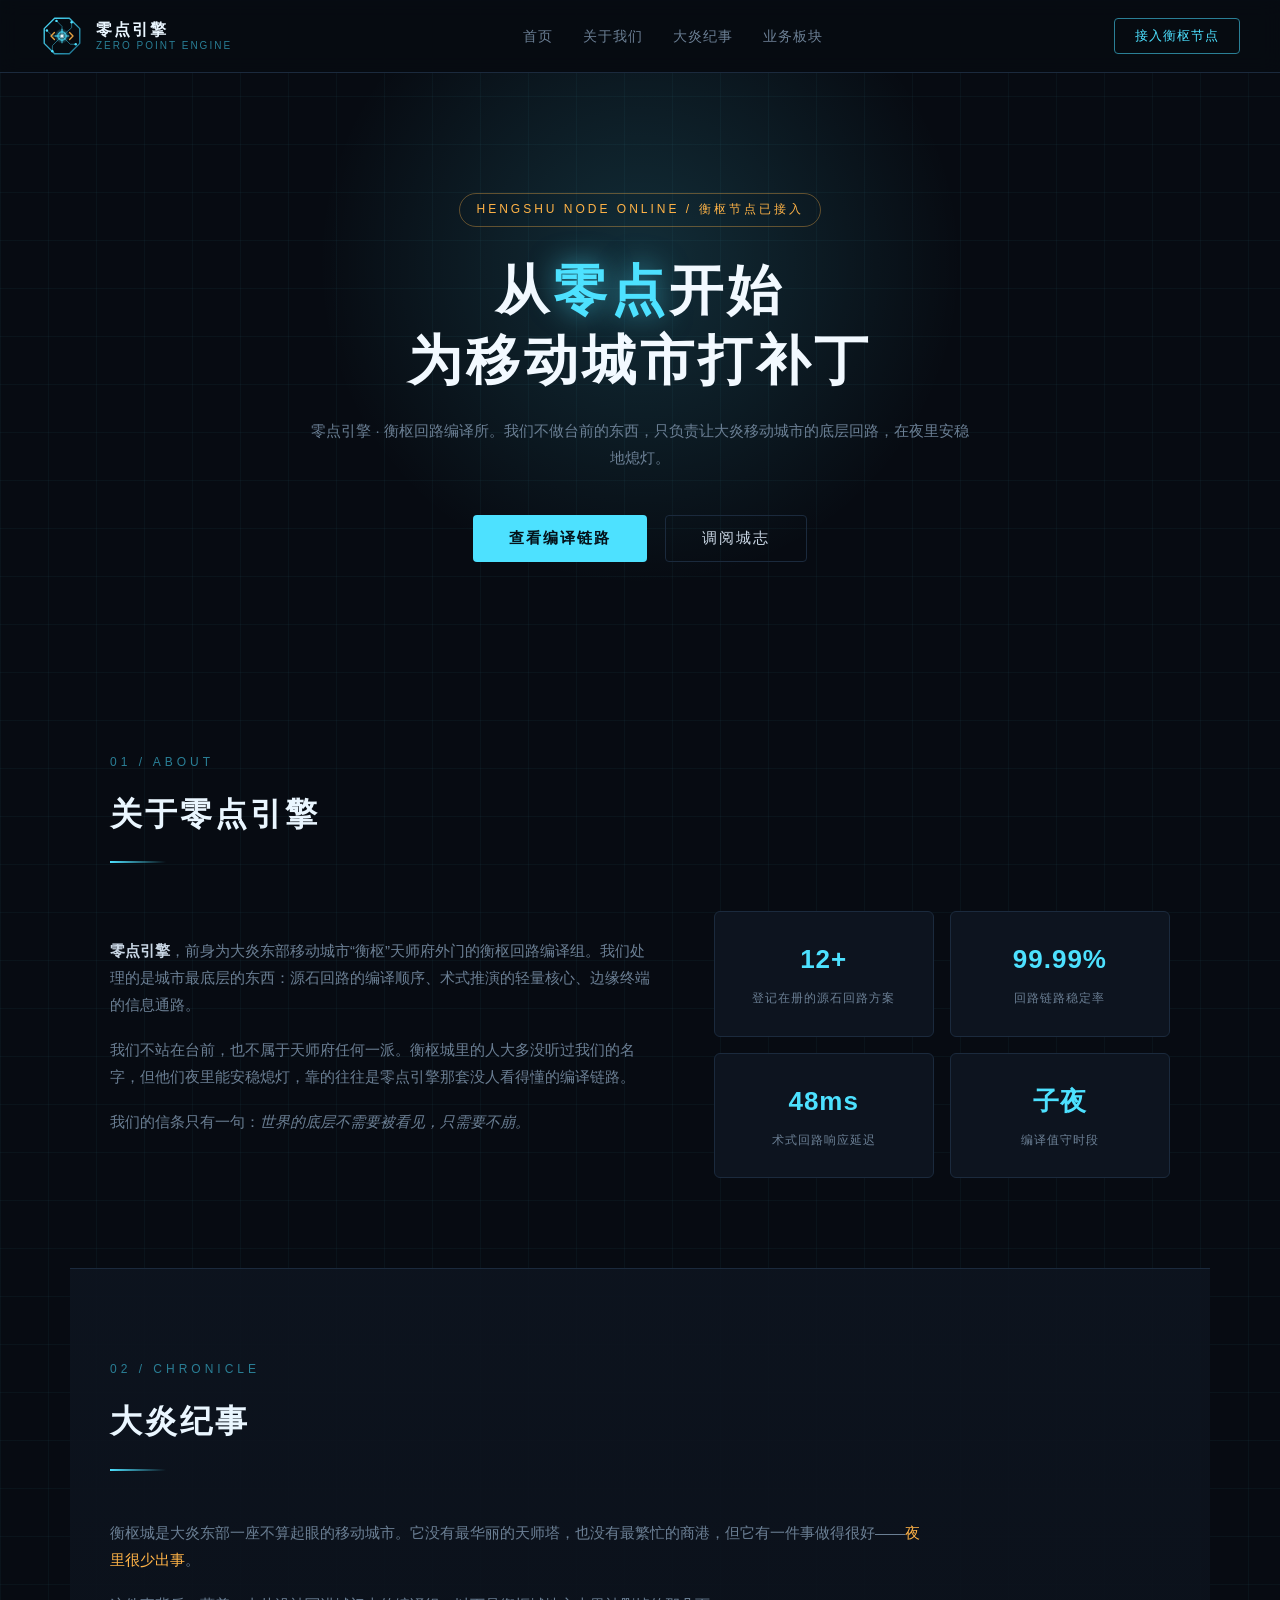
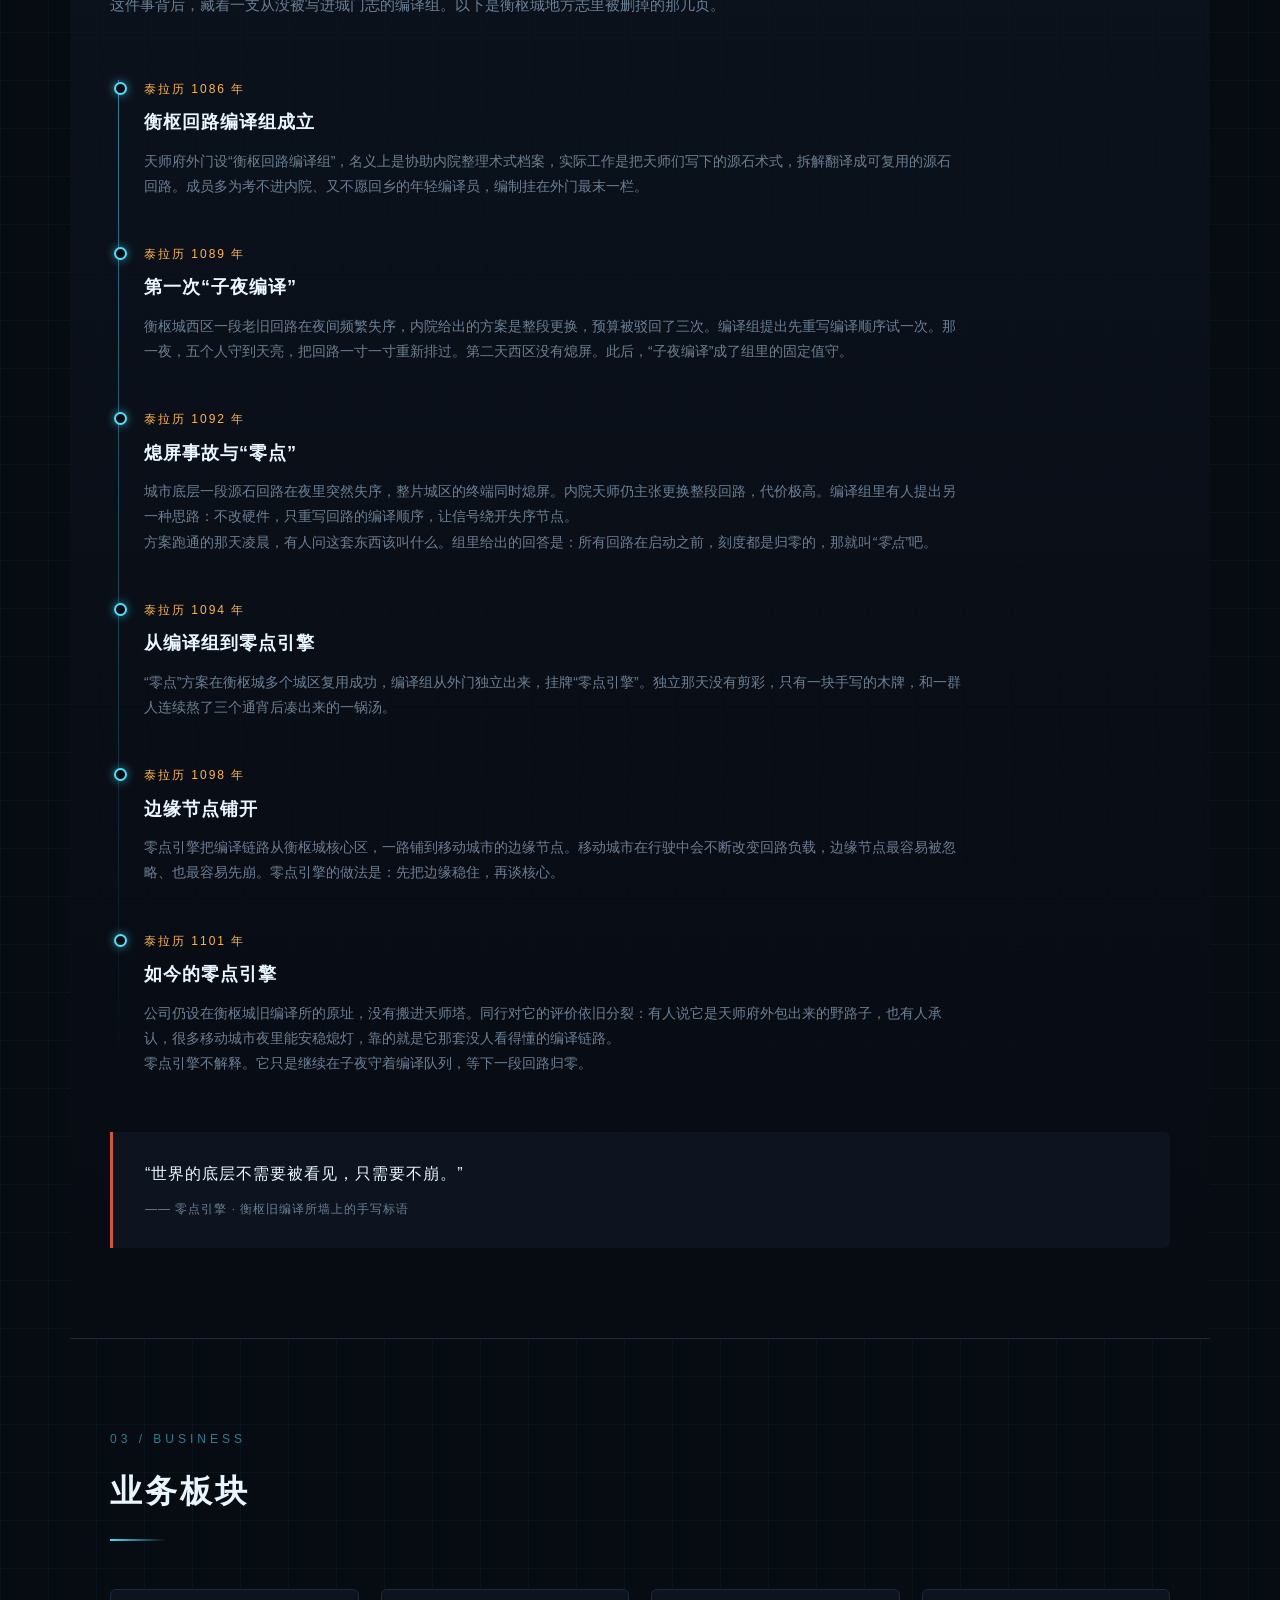
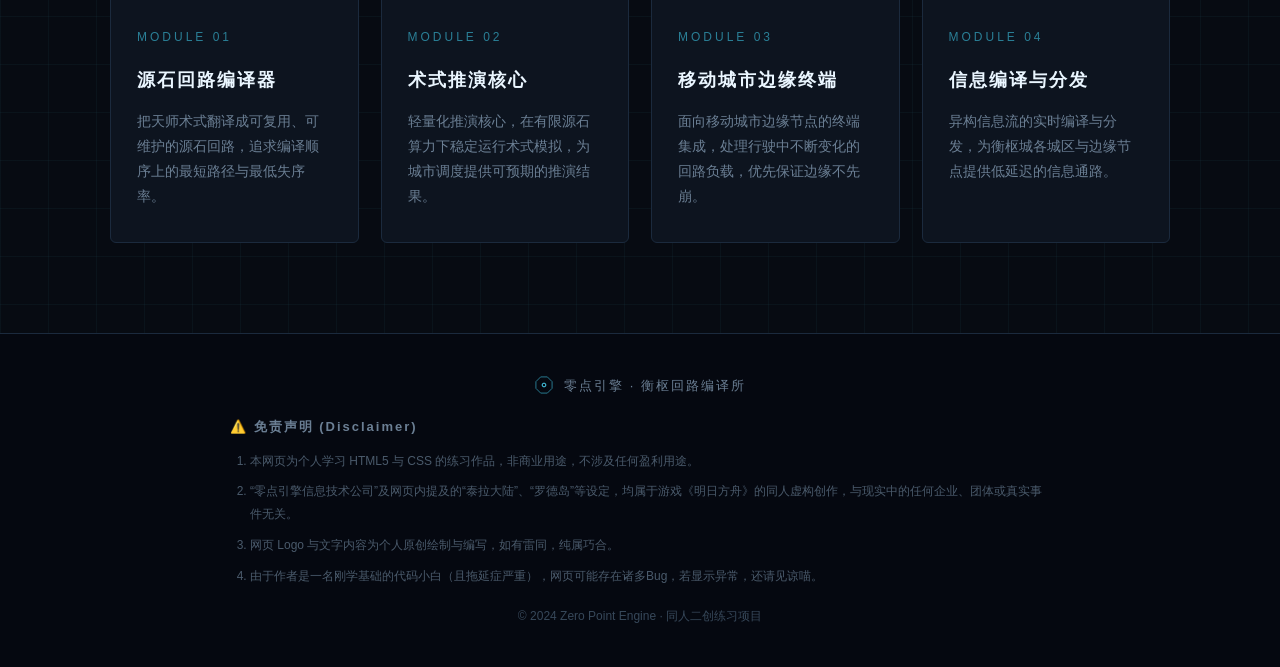
==== commit 9a145c48: "Add files via upload" ====
--- a/index.html
+++ b/index.html
@@ -31,7 +31,6 @@
     min-height: 100vh;
   }
 
-  /* ===== 导航栏 ===== */
   .navbar {
     position: sticky; top: 0; z-index: 99;
     display: flex; align-items: center; justify-content: space-between;
@@ -59,7 +58,6 @@
   }
   .nav-btn:hover { background: rgba(77,225,255,0.1); border-color: var(--cyan); box-shadow: 0 0 16px rgba(77,225,255,0.35); }
 
-  /* ===== Hero ===== */
   .hero { position: relative; padding: 120px 40px 100px; text-align: center; overflow: hidden; }
   .hero::before {
     content: ""; position: absolute; top: -160px; left: 50%; transform: translateX(-50%);
@@ -92,14 +90,12 @@
   }
   .btn-ghost:hover { border-color: var(--cyan-dim); color: var(--cyan); }
 
-  /* ===== 通用区块 ===== */
   .section { max-width: 1140px; margin: 0 auto; padding: 90px 40px; }
   .section-head { margin-bottom: 48px; }
   .section-head .index { display: block; font-size: 12px; letter-spacing: 4px; color: var(--cyan-dim); margin-bottom: 12px; }
   .section-head h2 { font-size: 32px; letter-spacing: 3px; color: #eaf6ff; }
   .section-head .bar { width: 56px; height: 2px; margin-top: 18px; background: linear-gradient(90deg, var(--cyan), transparent); }
 
-  /* ===== 公司介绍 ===== */
   .about-grid { display: grid; grid-template-columns: 1.2fr 1fr; gap: 56px; align-items: center; }
   .about-grid p { font-size: 15px; color: var(--text-dim); margin-bottom: 18px; }
   .about-grid p strong { color: var(--text); font-weight: 600; }
@@ -113,16 +109,12 @@
   .stat-card .num { display: block; font-size: 26px; font-weight: 700; color: var(--cyan); letter-spacing: 1px; }
   .stat-card .label { font-size: 12px; color: var(--text-dim); letter-spacing: 1px; }
 
-  /* ===== 大炎纪事 ===== */
   .chronicle {
     background: linear-gradient(180deg, rgba(13,20,31,0.9), rgba(7,11,18,0.9));
     border-top: 1px solid var(--line);
     border-bottom: 1px solid var(--line);
   }
-  .chronicle-intro {
-    max-width: 820px; margin-bottom: 56px;
-    font-size: 15px; color: var(--text-dim);
-  }
+  .chronicle-intro { max-width: 820px; margin-bottom: 56px; font-size: 15px; color: var(--text-dim); }
   .chronicle-intro p { margin-bottom: 18px; }
   .chronicle-intro em { color: var(--amber); font-style: normal; }
 
@@ -139,10 +131,7 @@
     background: var(--bg-deep); border: 2px solid var(--cyan);
     box-shadow: 0 0 10px rgba(77,225,255,0.6);
   }
-  .tl-item .year {
-    display: inline-block; font-size: 12px; letter-spacing: 2px;
-    color: var(--amber); margin-bottom: 6px;
-  }
+  .tl-item .year { display: inline-block; font-size: 12px; letter-spacing: 2px; color: var(--amber); margin-bottom: 6px; }
   .tl-item h3 { font-size: 18px; letter-spacing: 1px; color: #eaf6ff; margin-bottom: 10px; }
   .tl-item p { font-size: 14px; color: var(--text-dim); max-width: 820px; }
 
@@ -154,7 +143,6 @@
   .quote-box p { font-size: 16px; color: #eaf6ff; letter-spacing: 1px; }
   .quote-box span { display: block; margin-top: 10px; font-size: 12px; color: var(--text-dim); letter-spacing: 1px; }
 
-  /* ===== 业务板块 ===== */
   .biz-grid { display: grid; grid-template-columns: repeat(auto-fit, minmax(240px, 1fr)); gap: 22px; }
   .biz-card {
     position: relative; padding: 32px 26px; background: var(--bg-panel);
@@ -172,13 +160,21 @@
   .biz-card h3 { margin: 14px 0 12px; font-size: 18px; letter-spacing: 2px; color: #eaf6ff; }
   .biz-card p { font-size: 14px; color: var(--text-dim); }
 
-  /* ===== 页脚 ===== */
   .footer { border-top: 1px solid var(--line); padding: 40px; text-align: center; background: #050810; }
   .footer .brand-mini {
     display: inline-flex; align-items: center; gap: 10px; margin-bottom: 18px;
     font-size: 13px; letter-spacing: 2px; color: var(--text-dim);
   }
-  .footer .disclaimer { max-width: 760px; margin: 0 auto; font-size: 12px; line-height: 1.9; color: #4a5a6b; }
+  .footer .disclaimer {
+    max-width: 820px; margin: 0 auto; font-size: 12px; line-height: 1.9;
+    color: #4a5a6b; text-align: left;
+  }
+  .footer .disclaimer h3 {
+    font-size: 13px; letter-spacing: 2px; color: var(--text-dim);
+    margin-bottom: 10px; font-weight: 600;
+  }
+  .footer .disclaimer ol { padding-left: 20px; }
+  .footer .disclaimer li { margin-bottom: 8px; }
   .footer .copy { margin-top: 18px; font-size: 12px; color: #37485a; }
 
   @media (max-width: 860px) {
@@ -195,7 +191,6 @@
 </head>
 <body>
 
-  <!-- ========== 导航栏 ========== -->
   <header class="navbar">
     <a href="#" class="brand">
       <svg class="brand-logo" viewBox="0 0 64 64" xmlns="http://www.w3.org/2000/svg">
@@ -252,7 +247,6 @@
     <button class="nav-btn">接入衡枢节点</button>
   </header>
 
-  <!-- ========== Hero ========== -->
   <section class="hero" id="home">
     <span class="hero-tag">HENGSHU NODE ONLINE / 衡枢节点已接入</span>
     <h1>从<span>零点</span>开始<br>为移动城市打补丁</h1>
@@ -263,7 +257,6 @@
     </div>
   </section>
 
-  <!-- ========== 关于我们 ========== -->
   <section class="section" id="about">
     <div class="section-head">
       <span class="index">01 / ABOUT</span>
@@ -285,7 +278,6 @@
     </div>
   </section>
 
-  <!-- ========== 大炎纪事 ========== -->
   <section class="section chronicle" id="chronicle">
     <div class="section-head">
       <span class="index">02 / CHRONICLE</span>
@@ -312,8 +304,8 @@
       <div class="tl-item">
         <span class="year">泰拉历 1092 年</span>
         <h3>熄屏事故与“零点”</h3>
-        <p>城市底层一段源石回路在夜里突然失序，整片城区的终端同时熄屏。内院天师仍主张更换整段回路，代价极高。一名实习生提出另一种思路：不改硬件，只重写回路的编译顺序，让信号绕开失序节点。</p>
-        <p>方案跑通的那天凌晨，有人问这套东西该叫什么。提方案的人说：所有回路在启动之前，刻度都是归零的，那就叫<em>“零点”</em>吧。</p>
+        <p>城市底层一段源石回路在夜里突然失序，整片城区的终端同时熄屏。内院天师仍主张更换整段回路，代价极高。编译组里有人提出另一种思路：不改硬件，只重写回路的编译顺序，让信号绕开失序节点。</p>
+        <p>方案跑通的那天凌晨，有人问这套东西该叫什么。组里给出的回答是：所有回路在启动之前，刻度都是归零的，那就叫<em>“零点”</em>吧。</p>
       </div>
       <div class="tl-item">
         <span class="year">泰拉历 1094 年</span>
@@ -339,7 +331,6 @@
     </div>
   </section>
 
-  <!-- ========== 业务板块 ========== -->
   <section class="section" id="business">
     <div class="section-head">
       <span class="index">03 / BUSINESS</span>
@@ -370,7 +361,6 @@
     </div>
   </section>
 
-  <!-- ========== 页脚 ========== -->
   <footer class="footer">
     <div class="brand-mini">
       <svg width="20" height="20" viewBox="0 0 64 64" xmlns="http://www.w3.org/2000/svg">
@@ -380,9 +370,17 @@
       </svg>
       零点引擎 · 衡枢回路编译所
     </div>
-    <p class="disclaimer">
-      免责声明：本页面为《明日方舟》同人二创虚构练习作品。其中“零点引擎”“衡枢城”“衡枢回路编译组”及相关人物、事件、时间线、业务内容与数据均为同人虚构设定，仅用于个人前端学习与代码练习，与官方世界观设定存在出入，亦与任何现实中的企业、机构或组织无关。
-    </p>
+
+    <div class="disclaimer">
+      <h3>⚠️ 免责声明 (Disclaimer)</h3>
+      <ol>
+        <li>本网页为个人学习 HTML5 与 CSS 的练习作品，非商业用途，不涉及任何盈利用途。</li>
+        <li>“零点引擎信息技术公司”及网页内提及的“泰拉大陆”、“罗德岛”等设定，均属于游戏《明日方舟》的同人虚构创作，与现实中的任何企业、团体或真实事件无关。</li>
+        <li>网页 Logo 与文字内容为个人原创绘制与编写，如有雷同，纯属巧合。</li>
+        <li>由于作者是一名刚学基础的代码小白（且拖延症严重），网页可能存在诸多Bug，若显示异常，还请见谅喵。</li>
+      </ol>
+    </div>
+
     <p class="copy">© 2024 Zero Point Engine · 同人二创练习项目</p>
   </footer>
 
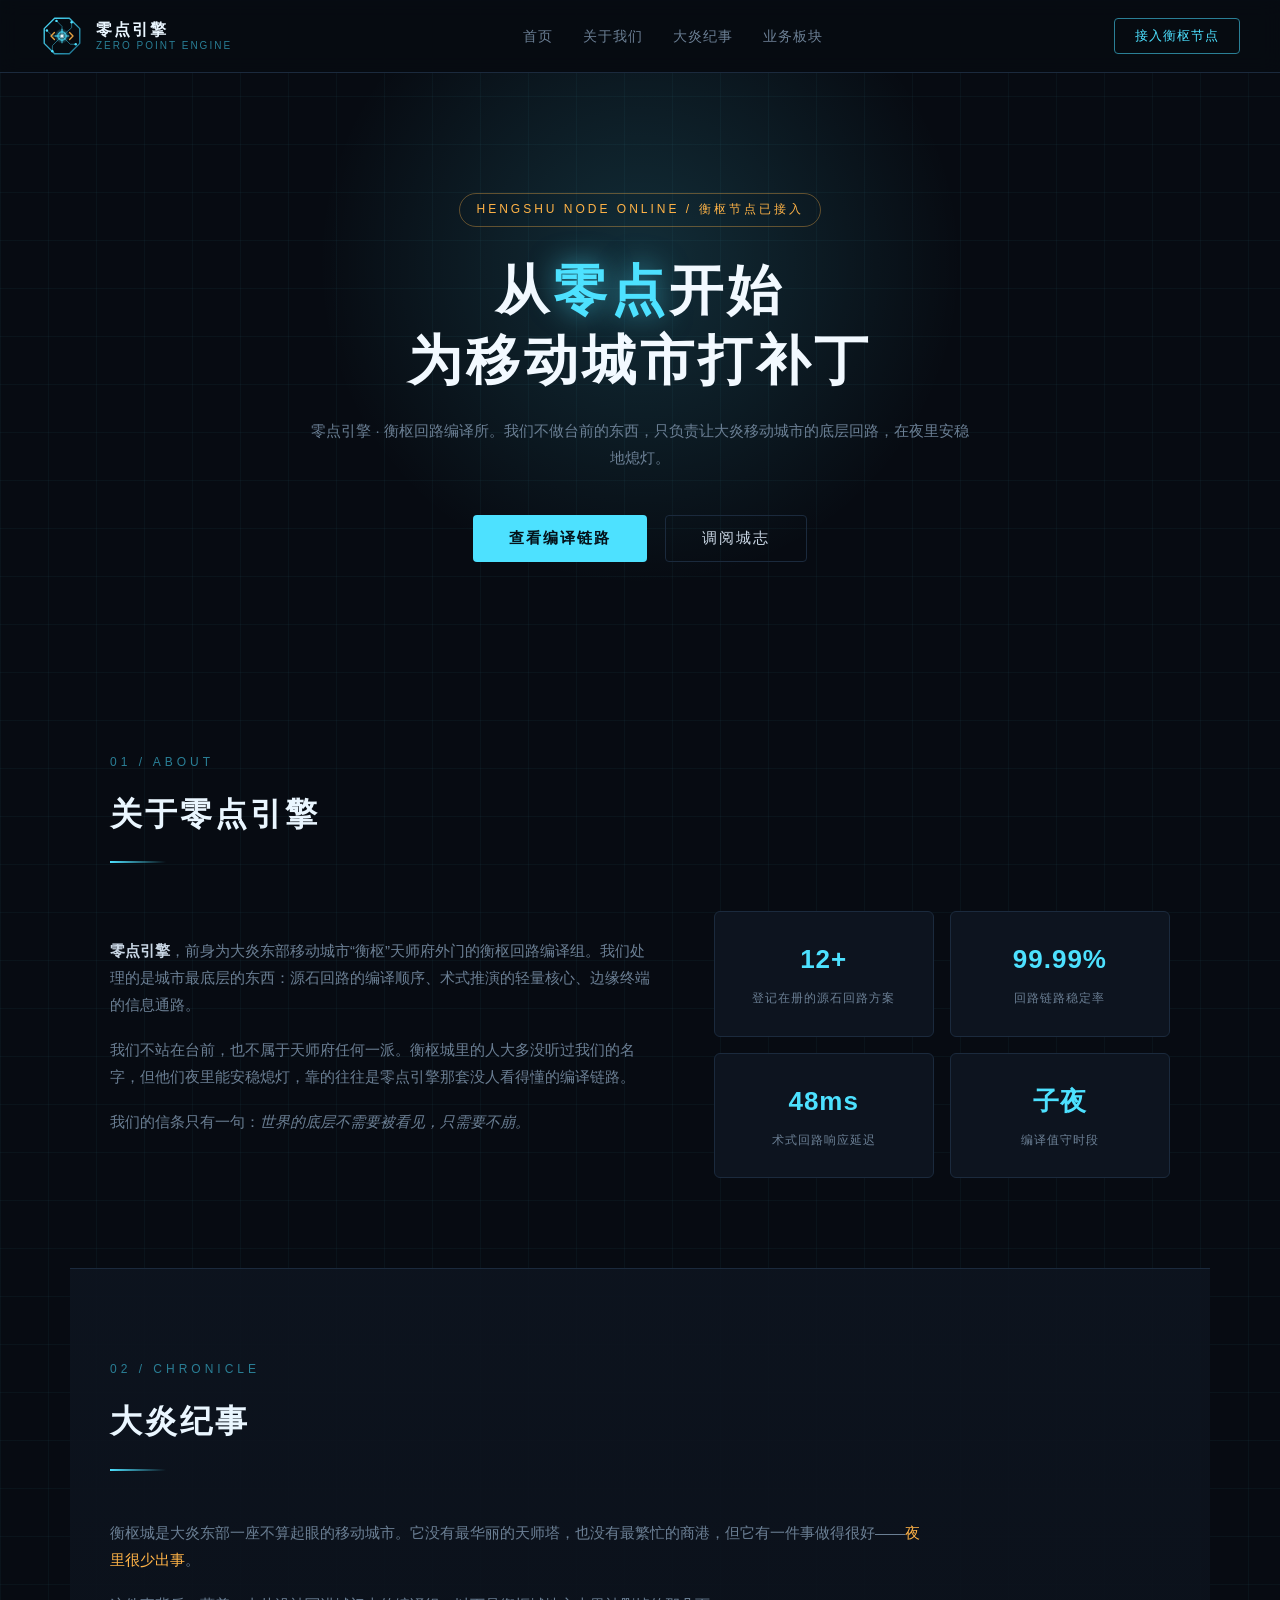
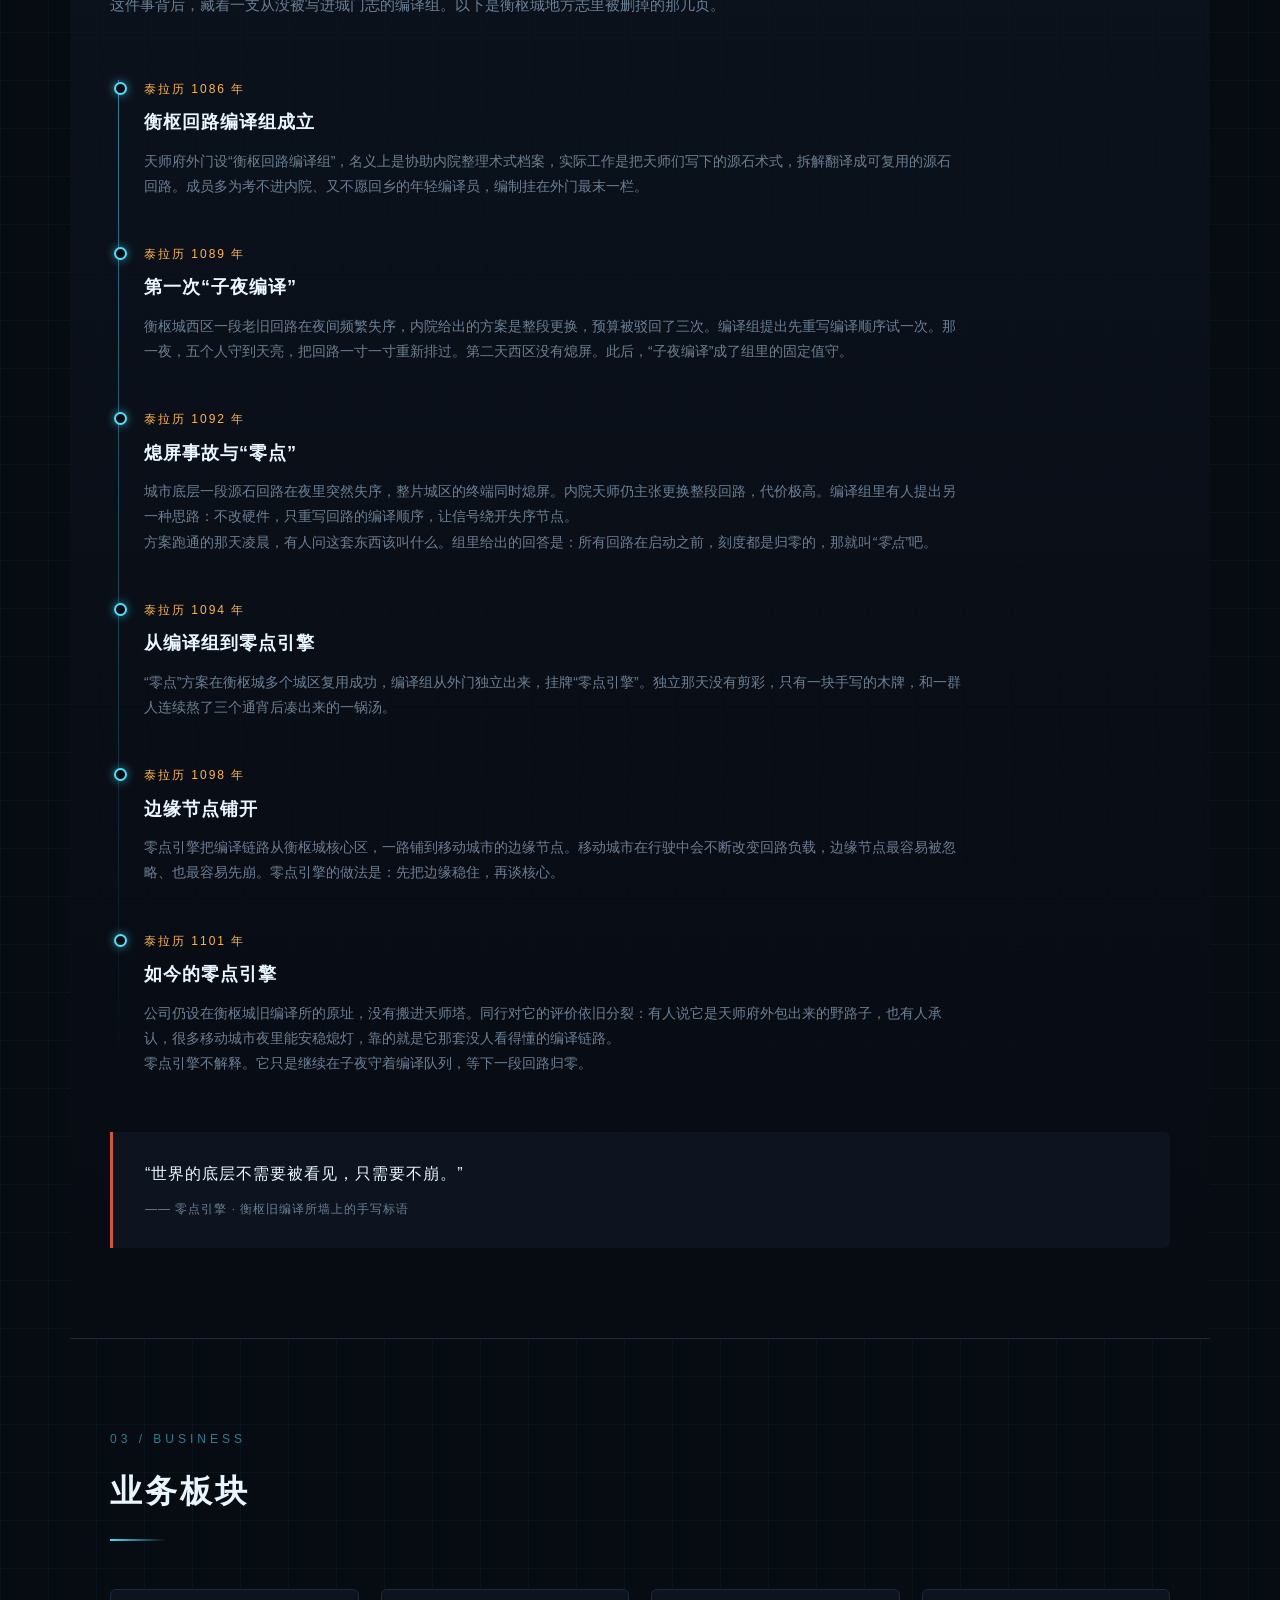
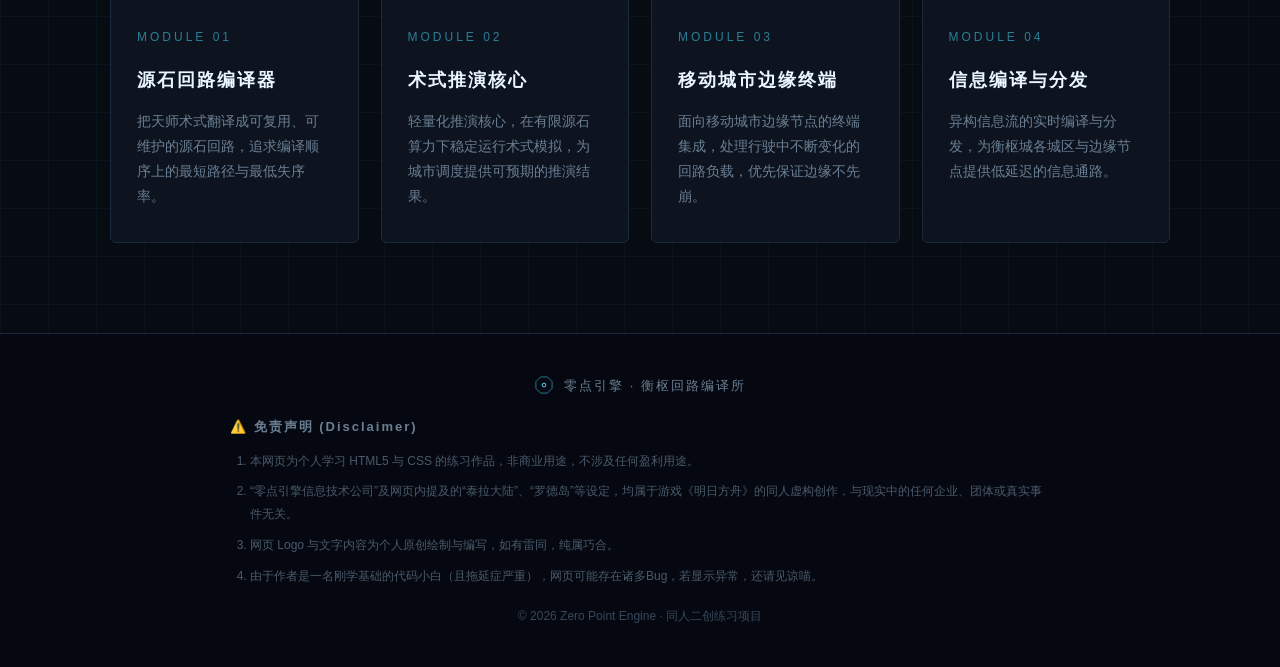
==== commit 7b48298a: "Update index.html" ====
--- a/index.html
+++ b/index.html
@@ -381,8 +381,8 @@
       </ol>
     </div>
 
-    <p class="copy">© 2024 Zero Point Engine · 同人二创练习项目</p>
+    <p class="copy">© 2026 Zero Point Engine · 同人二创练习项目</p>
   </footer>
 
 </body>
-</html>+</html>
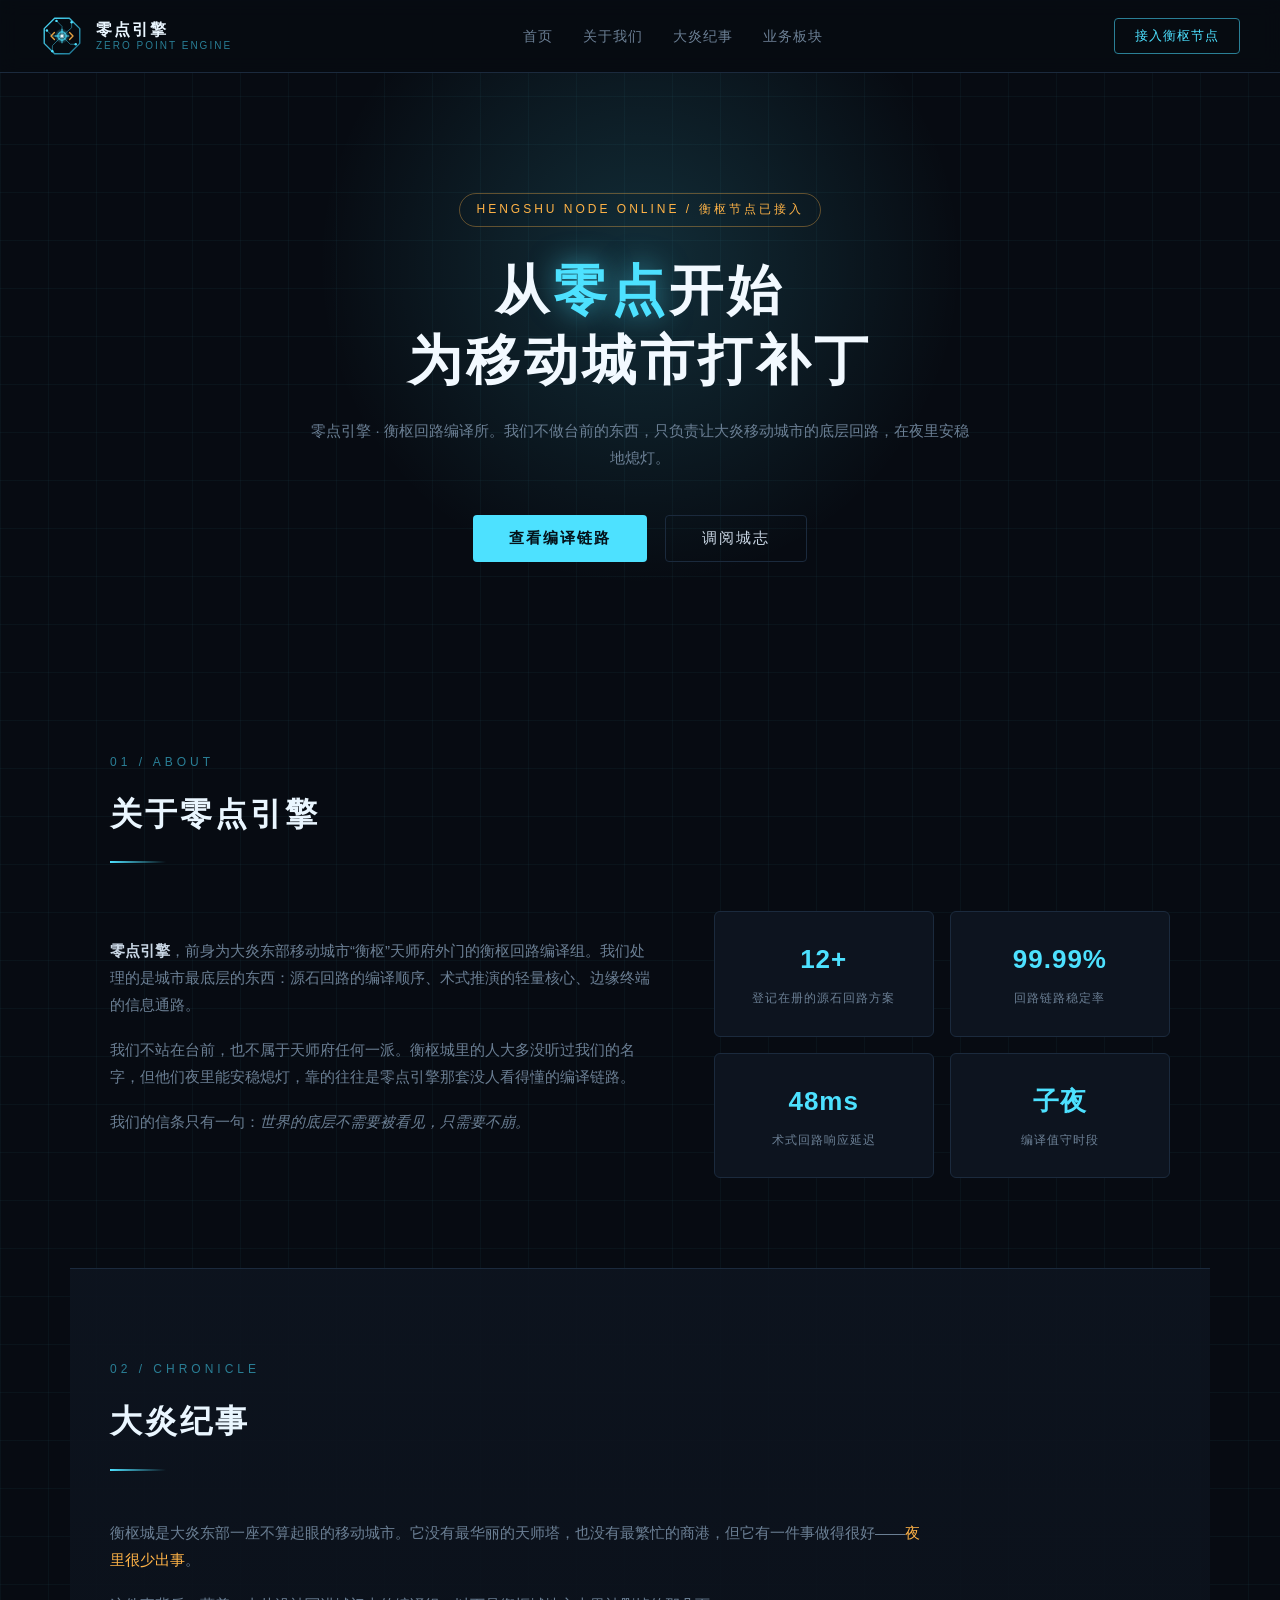
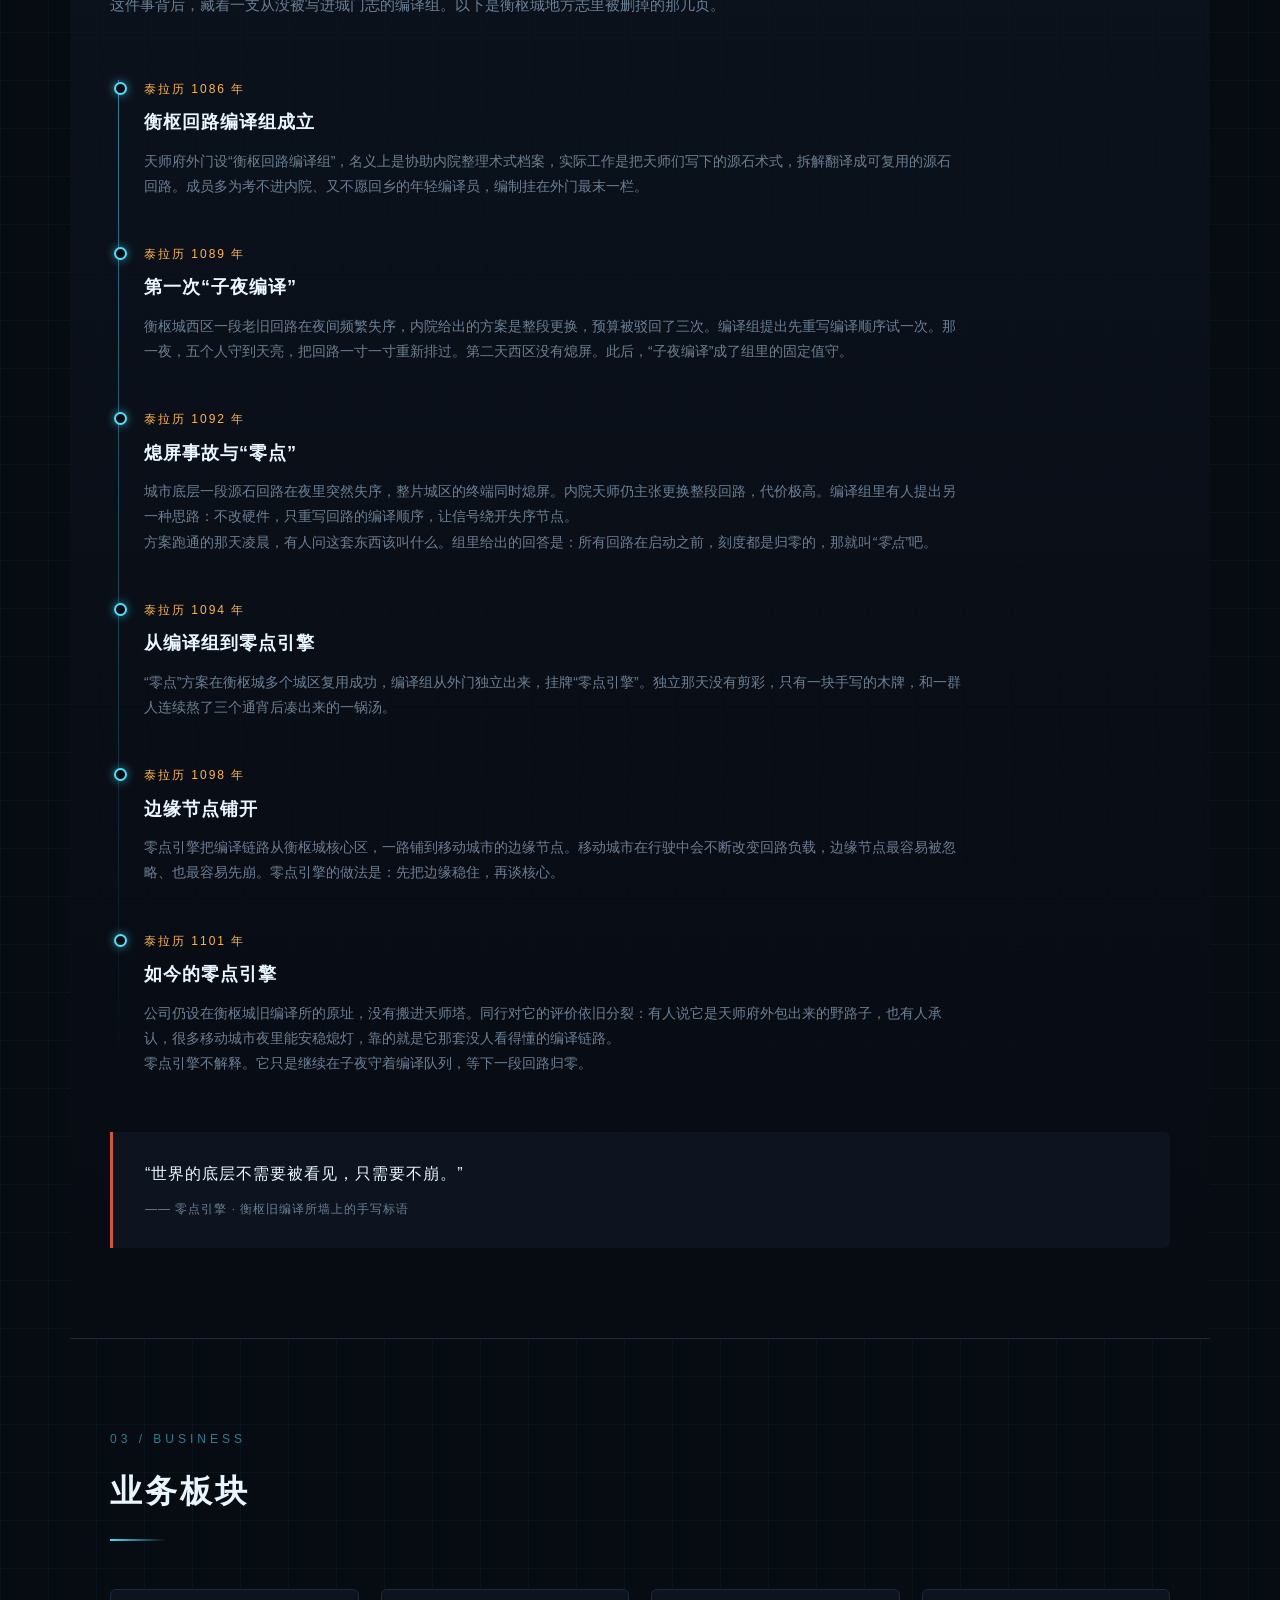
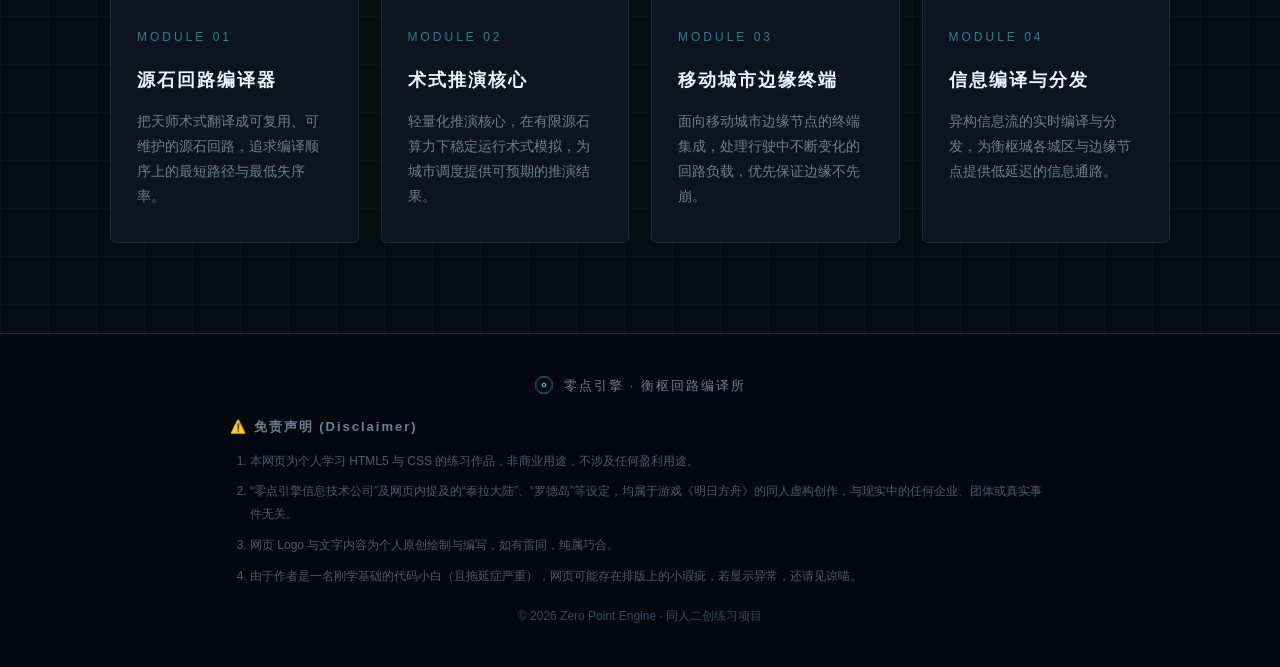
==== commit b66d1255: "Add files via upload" ====
--- a/index.html
+++ b/index.html
@@ -4,190 +4,8 @@
 <meta charset="UTF-8">
 <meta name="viewport" content="width=device-width, initial-scale=1.0">
 <title>零点引擎 | 衡枢回路编译所 · 同人二创</title>
-<style>
-  * { margin: 0; padding: 0; box-sizing: border-box; }
-
-  :root {
-    --bg-deep: #070b12;
-    --bg-panel: #0d141f;
-    --line: #1b2a3d;
-    --cyan: #4de1ff;
-    --cyan-dim: #2a7f96;
-    --amber: #ffb347;
-    --ember: #d4553a;
-    --text: #c9d6e4;
-    --text-dim: #6b7f94;
-  }
-
-  body {
-    background-color: var(--bg-deep);
-    background-image:
-      linear-gradient(rgba(77, 225, 255, 0.04) 1px, transparent 1px),
-      linear-gradient(90deg, rgba(77, 225, 255, 0.04) 1px, transparent 1px);
-    background-size: 48px 48px;
-    color: var(--text);
-    font-family: "Segoe UI", "PingFang SC", "Microsoft YaHei", sans-serif;
-    line-height: 1.8;
-    min-height: 100vh;
-  }
-
-  .navbar {
-    position: sticky; top: 0; z-index: 99;
-    display: flex; align-items: center; justify-content: space-between;
-    padding: 14px 40px;
-    background: rgba(7, 11, 18, 0.82);
-    backdrop-filter: blur(10px);
-    border-bottom: 1px solid var(--line);
-  }
-  .brand { display: flex; align-items: center; gap: 12px; text-decoration: none; }
-  .brand-logo { width: 44px; height: 44px; flex-shrink: 0; }
-  .brand-text { display: flex; flex-direction: column; line-height: 1.2; }
-  .brand-text .cn { font-size: 16px; font-weight: 700; letter-spacing: 2px; color: #eaf6ff; }
-  .brand-text .en { font-size: 10px; letter-spacing: 2px; color: var(--cyan-dim); text-transform: uppercase; }
-  .nav-links { display: flex; gap: 30px; list-style: none; }
-  .nav-links a {
-    color: var(--text-dim); text-decoration: none; font-size: 14px;
-    letter-spacing: 1px; padding-bottom: 4px;
-    border-bottom: 1px solid transparent; transition: all 0.25s ease;
-  }
-  .nav-links a:hover { color: var(--cyan); border-bottom-color: var(--cyan); }
-  .nav-btn {
-    padding: 8px 20px; font-size: 13px; color: var(--cyan);
-    background: transparent; border: 1px solid var(--cyan-dim);
-    border-radius: 4px; cursor: pointer; letter-spacing: 1px; transition: all 0.25s ease;
-  }
-  .nav-btn:hover { background: rgba(77,225,255,0.1); border-color: var(--cyan); box-shadow: 0 0 16px rgba(77,225,255,0.35); }
-
-  .hero { position: relative; padding: 120px 40px 100px; text-align: center; overflow: hidden; }
-  .hero::before {
-    content: ""; position: absolute; top: -160px; left: 50%; transform: translateX(-50%);
-    width: 700px; height: 700px;
-    background: radial-gradient(circle, rgba(77,225,255,0.16), transparent 65%);
-    pointer-events: none;
-  }
-  .hero-tag {
-    position: relative; display: inline-block; padding: 5px 16px; margin-bottom: 28px;
-    font-size: 12px; letter-spacing: 3px; color: var(--amber);
-    border: 1px solid rgba(255,179,71,0.35); border-radius: 999px;
-  }
-  .hero h1 {
-    position: relative; font-size: 54px; line-height: 1.3;
-    letter-spacing: 4px; color: #f2f9ff; margin-bottom: 22px;
-  }
-  .hero h1 span { color: var(--cyan); text-shadow: 0 0 28px rgba(77,225,255,0.55); }
-  .hero p { position: relative; max-width: 660px; margin: 0 auto 44px; font-size: 15px; color: var(--text-dim); }
-  .hero-actions { position: relative; display: flex; justify-content: center; gap: 18px; flex-wrap: wrap; }
-  .btn-primary {
-    padding: 13px 36px; font-size: 15px; font-weight: 600; letter-spacing: 2px;
-    color: #04121a; background: var(--cyan); border: none; border-radius: 4px;
-    cursor: pointer; transition: all 0.25s ease;
-  }
-  .btn-primary:hover { box-shadow: 0 0 28px rgba(77,225,255,0.6); transform: translateY(-2px); }
-  .btn-ghost {
-    padding: 13px 36px; font-size: 15px; letter-spacing: 2px; color: var(--text);
-    background: transparent; border: 1px solid var(--line); border-radius: 4px;
-    cursor: pointer; transition: all 0.25s ease;
-  }
-  .btn-ghost:hover { border-color: var(--cyan-dim); color: var(--cyan); }
-
-  .section { max-width: 1140px; margin: 0 auto; padding: 90px 40px; }
-  .section-head { margin-bottom: 48px; }
-  .section-head .index { display: block; font-size: 12px; letter-spacing: 4px; color: var(--cyan-dim); margin-bottom: 12px; }
-  .section-head h2 { font-size: 32px; letter-spacing: 3px; color: #eaf6ff; }
-  .section-head .bar { width: 56px; height: 2px; margin-top: 18px; background: linear-gradient(90deg, var(--cyan), transparent); }
-
-  .about-grid { display: grid; grid-template-columns: 1.2fr 1fr; gap: 56px; align-items: center; }
-  .about-grid p { font-size: 15px; color: var(--text-dim); margin-bottom: 18px; }
-  .about-grid p strong { color: var(--text); font-weight: 600; }
-  .stats { display: grid; grid-template-columns: 1fr 1fr; gap: 16px; }
-  .stat-card {
-    padding: 24px 20px; background: var(--bg-panel);
-    border: 1px solid var(--line); border-radius: 6px;
-    text-align: center; transition: all 0.25s ease;
-  }
-  .stat-card:hover { border-color: var(--cyan-dim); box-shadow: 0 0 20px rgba(77,225,255,0.12); }
-  .stat-card .num { display: block; font-size: 26px; font-weight: 700; color: var(--cyan); letter-spacing: 1px; }
-  .stat-card .label { font-size: 12px; color: var(--text-dim); letter-spacing: 1px; }
-
-  .chronicle {
-    background: linear-gradient(180deg, rgba(13,20,31,0.9), rgba(7,11,18,0.9));
-    border-top: 1px solid var(--line);
-    border-bottom: 1px solid var(--line);
-  }
-  .chronicle-intro { max-width: 820px; margin-bottom: 56px; font-size: 15px; color: var(--text-dim); }
-  .chronicle-intro p { margin-bottom: 18px; }
-  .chronicle-intro em { color: var(--amber); font-style: normal; }
-
-  .timeline { position: relative; padding-left: 34px; }
-  .timeline::before {
-    content: ""; position: absolute; left: 8px; top: 6px; bottom: 6px;
-    width: 1px; background: linear-gradient(180deg, var(--cyan-dim), transparent);
-  }
-  .tl-item { position: relative; padding-bottom: 40px; }
-  .tl-item:last-child { padding-bottom: 0; }
-  .tl-item::before {
-    content: ""; position: absolute; left: -30px; top: 8px;
-    width: 9px; height: 9px; border-radius: 50%;
-    background: var(--bg-deep); border: 2px solid var(--cyan);
-    box-shadow: 0 0 10px rgba(77,225,255,0.6);
-  }
-  .tl-item .year { display: inline-block; font-size: 12px; letter-spacing: 2px; color: var(--amber); margin-bottom: 6px; }
-  .tl-item h3 { font-size: 18px; letter-spacing: 1px; color: #eaf6ff; margin-bottom: 10px; }
-  .tl-item p { font-size: 14px; color: var(--text-dim); max-width: 820px; }
-
-  .quote-box {
-    margin-top: 56px; padding: 28px 32px;
-    background: var(--bg-panel); border-left: 3px solid var(--ember);
-    border-radius: 0 6px 6px 0;
-  }
-  .quote-box p { font-size: 16px; color: #eaf6ff; letter-spacing: 1px; }
-  .quote-box span { display: block; margin-top: 10px; font-size: 12px; color: var(--text-dim); letter-spacing: 1px; }
-
-  .biz-grid { display: grid; grid-template-columns: repeat(auto-fit, minmax(240px, 1fr)); gap: 22px; }
-  .biz-card {
-    position: relative; padding: 32px 26px; background: var(--bg-panel);
-    border: 1px solid var(--line); border-radius: 6px; overflow: hidden;
-    transition: all 0.3s ease;
-  }
-  .biz-card::before {
-    content: ""; position: absolute; top: 0; left: 0; width: 0; height: 2px;
-    background: linear-gradient(90deg, var(--cyan), transparent);
-    transition: width 0.4s ease;
-  }
-  .biz-card:hover { transform: translateY(-6px); border-color: var(--cyan-dim); box-shadow: 0 12px 32px rgba(0,0,0,0.5); }
-  .biz-card:hover::before { width: 100%; }
-  .biz-card .no { font-size: 12px; letter-spacing: 3px; color: var(--cyan-dim); }
-  .biz-card h3 { margin: 14px 0 12px; font-size: 18px; letter-spacing: 2px; color: #eaf6ff; }
-  .biz-card p { font-size: 14px; color: var(--text-dim); }
-
-  .footer { border-top: 1px solid var(--line); padding: 40px; text-align: center; background: #050810; }
-  .footer .brand-mini {
-    display: inline-flex; align-items: center; gap: 10px; margin-bottom: 18px;
-    font-size: 13px; letter-spacing: 2px; color: var(--text-dim);
-  }
-  .footer .disclaimer {
-    max-width: 820px; margin: 0 auto; font-size: 12px; line-height: 1.9;
-    color: #4a5a6b; text-align: left;
-  }
-  .footer .disclaimer h3 {
-    font-size: 13px; letter-spacing: 2px; color: var(--text-dim);
-    margin-bottom: 10px; font-weight: 600;
-  }
-  .footer .disclaimer ol { padding-left: 20px; }
-  .footer .disclaimer li { margin-bottom: 8px; }
-  .footer .copy { margin-top: 18px; font-size: 12px; color: #37485a; }
-
-  @media (max-width: 860px) {
-    .navbar { padding: 12px 20px; }
-    .nav-links { display: none; }
-    .hero { padding: 80px 20px 70px; }
-    .hero h1 { font-size: 34px; letter-spacing: 2px; }
-    .section { padding: 60px 20px; }
-    .about-grid { grid-template-columns: 1fr; gap: 32px; }
-    .section-head h2 { font-size: 24px; }
-    .timeline { padding-left: 26px; }
-  }
-</style>
+<link rel="stylesheet" href="css/style.css">
+
 </head>
 <body>
 
@@ -377,7 +195,7 @@
         <li>本网页为个人学习 HTML5 与 CSS 的练习作品，非商业用途，不涉及任何盈利用途。</li>
         <li>“零点引擎信息技术公司”及网页内提及的“泰拉大陆”、“罗德岛”等设定，均属于游戏《明日方舟》的同人虚构创作，与现实中的任何企业、团体或真实事件无关。</li>
         <li>网页 Logo 与文字内容为个人原创绘制与编写，如有雷同，纯属巧合。</li>
-        <li>由于作者是一名刚学基础的代码小白（且拖延症严重），网页可能存在诸多Bug，若显示异常，还请见谅喵。</li>
+        <li>由于作者是一名刚学基础的代码小白（且拖延症严重），网页可能存在排版上的小瑕疵，若显示异常，还请见谅喵。</li>
       </ol>
     </div>
 
@@ -385,4 +203,4 @@
   </footer>
 
 </body>
-</html>
+</html>
--- a/css/style.css
+++ b/css/style.css
@@ -0,0 +1,187 @@
+/* 添加了平滑滚动效果，点击导航栏会自动滑下去，非常高级 */
+html {
+  scroll-behavior: smooth;
+}
+
+* { margin: 0; padding: 0; box-sizing: border-box; }
+
+:root {
+  --bg-deep: #070b12;
+  --bg-panel: #0d141f;
+  --line: #1b2a3d;
+  --cyan: #4de1ff;
+  --cyan-dim: #2a7f96;
+  --amber: #ffb347;
+  --ember: #d4553a;
+  --text: #c9d6e4;
+  --text-dim: #6b7f94;
+}
+
+body {
+  background-color: var(--bg-deep);
+  background-image:
+    linear-gradient(rgba(77, 225, 255, 0.04) 1px, transparent 1px),
+    linear-gradient(90deg, rgba(77, 225, 255, 0.04) 1px, transparent 1px);
+  background-size: 48px 48px;
+  color: var(--text);
+  font-family: "Segoe UI", "PingFang SC", "Microsoft YaHei", sans-serif;
+  line-height: 1.8;
+  min-height: 100vh;
+}
+
+.navbar {
+  position: sticky; top: 0; z-index: 99;
+  display: flex; align-items: center; justify-content: space-between;
+  padding: 14px 40px;
+  background: rgba(7, 11, 18, 0.82);
+  backdrop-filter: blur(10px);
+  border-bottom: 1px solid var(--line);
+}
+.brand { display: flex; align-items: center; gap: 12px; text-decoration: none; }
+.brand-logo { width: 44px; height: 44px; flex-shrink: 0; }
+.brand-text { display: flex; flex-direction: column; line-height: 1.2; }
+.brand-text .cn { font-size: 16px; font-weight: 700; letter-spacing: 2px; color: #eaf6ff; }
+.brand-text .en { font-size: 10px; letter-spacing: 2px; color: var(--cyan-dim); text-transform: uppercase; }
+.nav-links { display: flex; gap: 30px; list-style: none; }
+.nav-links a {
+  color: var(--text-dim); text-decoration: none; font-size: 14px;
+  letter-spacing: 1px; padding-bottom: 4px;
+  border-bottom: 1px solid transparent; transition: all 0.25s ease;
+}
+.nav-links a:hover { color: var(--cyan); border-bottom-color: var(--cyan); }
+.nav-btn {
+  padding: 8px 20px; font-size: 13px; color: var(--cyan);
+  background: transparent; border: 1px solid var(--cyan-dim);
+  border-radius: 4px; cursor: pointer; letter-spacing: 1px; transition: all 0.25s ease;
+}
+.nav-btn:hover { background: rgba(77,225,255,0.1); border-color: var(--cyan); box-shadow: 0 0 16px rgba(77,225,255,0.35); }
+
+.hero { position: relative; padding: 120px 40px 100px; text-align: center; overflow: hidden; }
+.hero::before {
+  content: ""; position: absolute; top: -160px; left: 50%; transform: translateX(-50%);
+  width: 700px; height: 700px;
+  background: radial-gradient(circle, rgba(77,225,255,0.16), transparent 65%);
+  pointer-events: none;
+}
+.hero-tag {
+  position: relative; display: inline-block; padding: 5px 16px; margin-bottom: 28px;
+  font-size: 12px; letter-spacing: 3px; color: var(--amber);
+  border: 1px solid rgba(255,179,71,0.35); border-radius: 999px;
+}
+.hero h1 {
+  position: relative; font-size: 54px; line-height: 1.3;
+  letter-spacing: 4px; color: #f2f9ff; margin-bottom: 22px;
+}
+.hero h1 span { color: var(--cyan); text-shadow: 0 0 28px rgba(77,225,255,0.55); }
+.hero p { position: relative; max-width: 660px; margin: 0 auto 44px; font-size: 15px; color: var(--text-dim); }
+.hero-actions { position: relative; display: flex; justify-content: center; gap: 18px; flex-wrap: wrap; }
+.btn-primary {
+  padding: 13px 36px; font-size: 15px; font-weight: 600; letter-spacing: 2px;
+  color: #04121a; background: var(--cyan); border: none; border-radius: 4px;
+  cursor: pointer; transition: all 0.25s ease;
+}
+.btn-primary:hover { box-shadow: 0 0 28px rgba(77,225,255,0.6); transform: translateY(-2px); }
+.btn-ghost {
+  padding: 13px 36px; font-size: 15px; letter-spacing: 2px; color: var(--text);
+  background: transparent; border: 1px solid var(--line); border-radius: 4px;
+  cursor: pointer; transition: all 0.25s ease;
+}
+.btn-ghost:hover { border-color: var(--cyan-dim); color: var(--cyan); }
+
+.section { max-width: 1140px; margin: 0 auto; padding: 90px 40px; }
+.section-head { margin-bottom: 48px; }
+.section-head .index { display: block; font-size: 12px; letter-spacing: 4px; color: var(--cyan-dim); margin-bottom: 12px; }
+.section-head h2 { font-size: 32px; letter-spacing: 3px; color: #eaf6ff; }
+.section-head .bar { width: 56px; height: 2px; margin-top: 18px; background: linear-gradient(90deg, var(--cyan), transparent); }
+
+.about-grid { display: grid; grid-template-columns: 1.2fr 1fr; gap: 56px; align-items: center; }
+.about-grid p { font-size: 15px; color: var(--text-dim); margin-bottom: 18px; }
+.about-grid p strong { color: var(--text); font-weight: 600; }
+.stats { display: grid; grid-template-columns: 1fr 1fr; gap: 16px; }
+.stat-card {
+  padding: 24px 20px; background: var(--bg-panel);
+  border: 1px solid var(--line); border-radius: 6px;
+  text-align: center; transition: all 0.25s ease;
+}
+.stat-card:hover { border-color: var(--cyan-dim); box-shadow: 0 0 20px rgba(77,225,255,0.12); }
+.stat-card .num { display: block; font-size: 26px; font-weight: 700; color: var(--cyan); letter-spacing: 1px; }
+.stat-card .label { font-size: 12px; color: var(--text-dim); letter-spacing: 1px; }
+
+.chronicle {
+  background: linear-gradient(180deg, rgba(13,20,31,0.9), rgba(7,11,18,0.9));
+  border-top: 1px solid var(--line);
+  border-bottom: 1px solid var(--line);
+}
+.chronicle-intro { max-width: 820px; margin-bottom: 56px; font-size: 15px; color: var(--text-dim); }
+.chronicle-intro p { margin-bottom: 18px; }
+.chronicle-intro em { color: var(--amber); font-style: normal; }
+
+.timeline { position: relative; padding-left: 34px; }
+.timeline::before {
+  content: ""; position: absolute; left: 8px; top: 6px; bottom: 6px;
+  width: 1px; background: linear-gradient(180deg, var(--cyan-dim), transparent);
+}
+.tl-item { position: relative; padding-bottom: 40px; }
+.tl-item:last-child { padding-bottom: 0; }
+.tl-item::before {
+  content: ""; position: absolute; left: -30px; top: 8px;
+  width: 9px; height: 9px; border-radius: 50%;
+  background: var(--bg-deep); border: 2px solid var(--cyan);
+  box-shadow: 0 0 10px rgba(77,225,255,0.6);
+}
+.tl-item .year { display: inline-block; font-size: 12px; letter-spacing: 2px; color: var(--amber); margin-bottom: 6px; }
+.tl-item h3 { font-size: 18px; letter-spacing: 1px; color: #eaf6ff; margin-bottom: 10px; }
+.tl-item p { font-size: 14px; color: var(--text-dim); max-width: 820px; }
+
+.quote-box {
+  margin-top: 56px; padding: 28px 32px;
+  background: var(--bg-panel); border-left: 3px solid var(--ember);
+  border-radius: 0 6px 6px 0;
+}
+.quote-box p { font-size: 16px; color: #eaf6ff; letter-spacing: 1px; }
+.quote-box span { display: block; margin-top: 10px; font-size: 12px; color: var(--text-dim); letter-spacing: 1px; }
+
+.biz-grid { display: grid; grid-template-columns: repeat(auto-fit, minmax(240px, 1fr)); gap: 22px; }
+.biz-card {
+  position: relative; padding: 32px 26px; background: var(--bg-panel);
+  border: 1px solid var(--line); border-radius: 6px; overflow: hidden;
+  transition: all 0.3s ease;
+}
+.biz-card::before {
+  content: ""; position: absolute; top: 0; left: 0; width: 0; height: 2px;
+  background: linear-gradient(90deg, var(--cyan), transparent);
+  transition: width 0.4s ease;
+}
+.biz-card:hover { transform: translateY(-6px); border-color: var(--cyan-dim); box-shadow: 0 12px 32px rgba(0,0,0,0.5); }
+.biz-card:hover::before { width: 100%; }
+.biz-card .no { font-size: 12px; letter-spacing: 3px; color: var(--cyan-dim); }
+.biz-card h3 { margin: 14px 0 12px; font-size: 18px; letter-spacing: 2px; color: #eaf6ff; }
+.biz-card p { font-size: 14px; color: var(--text-dim); }
+
+.footer { border-top: 1px solid var(--line); padding: 40px; text-align: center; background: #050810; }
+.footer .brand-mini {
+  display: inline-flex; align-items: center; gap: 10px; margin-bottom: 18px;
+  font-size: 13px; letter-spacing: 2px; color: var(--text-dim);
+}
+.footer .disclaimer {
+  max-width: 820px; margin: 0 auto; font-size: 12px; line-height: 1.9;
+  color: #4a5a6b; text-align: left;
+}
+.footer .disclaimer h3 {
+  font-size: 13px; letter-spacing: 2px; color: var(--text-dim);
+  margin-bottom: 10px; font-weight: 600;
+}
+.footer .disclaimer ol { padding-left: 20px; }
+.footer .disclaimer li { margin-bottom: 8px; }
+.footer .copy { margin-top: 18px; font-size: 12px; color: #37485a; }
+
+@media (max-width: 860px) {
+  .navbar { padding: 12px 20px; }
+  .nav-links { display: none; }
+  .hero { padding: 80px 20px 70px; }
+  .hero h1 { font-size: 34px; letter-spacing: 2px; }
+  .section { padding: 60px 20px; }
+  .about-grid { grid-template-columns: 1fr; gap: 32px; }
+  .section-head h2 { font-size: 24px; }
+  .timeline { padding-left: 26px; }
+}
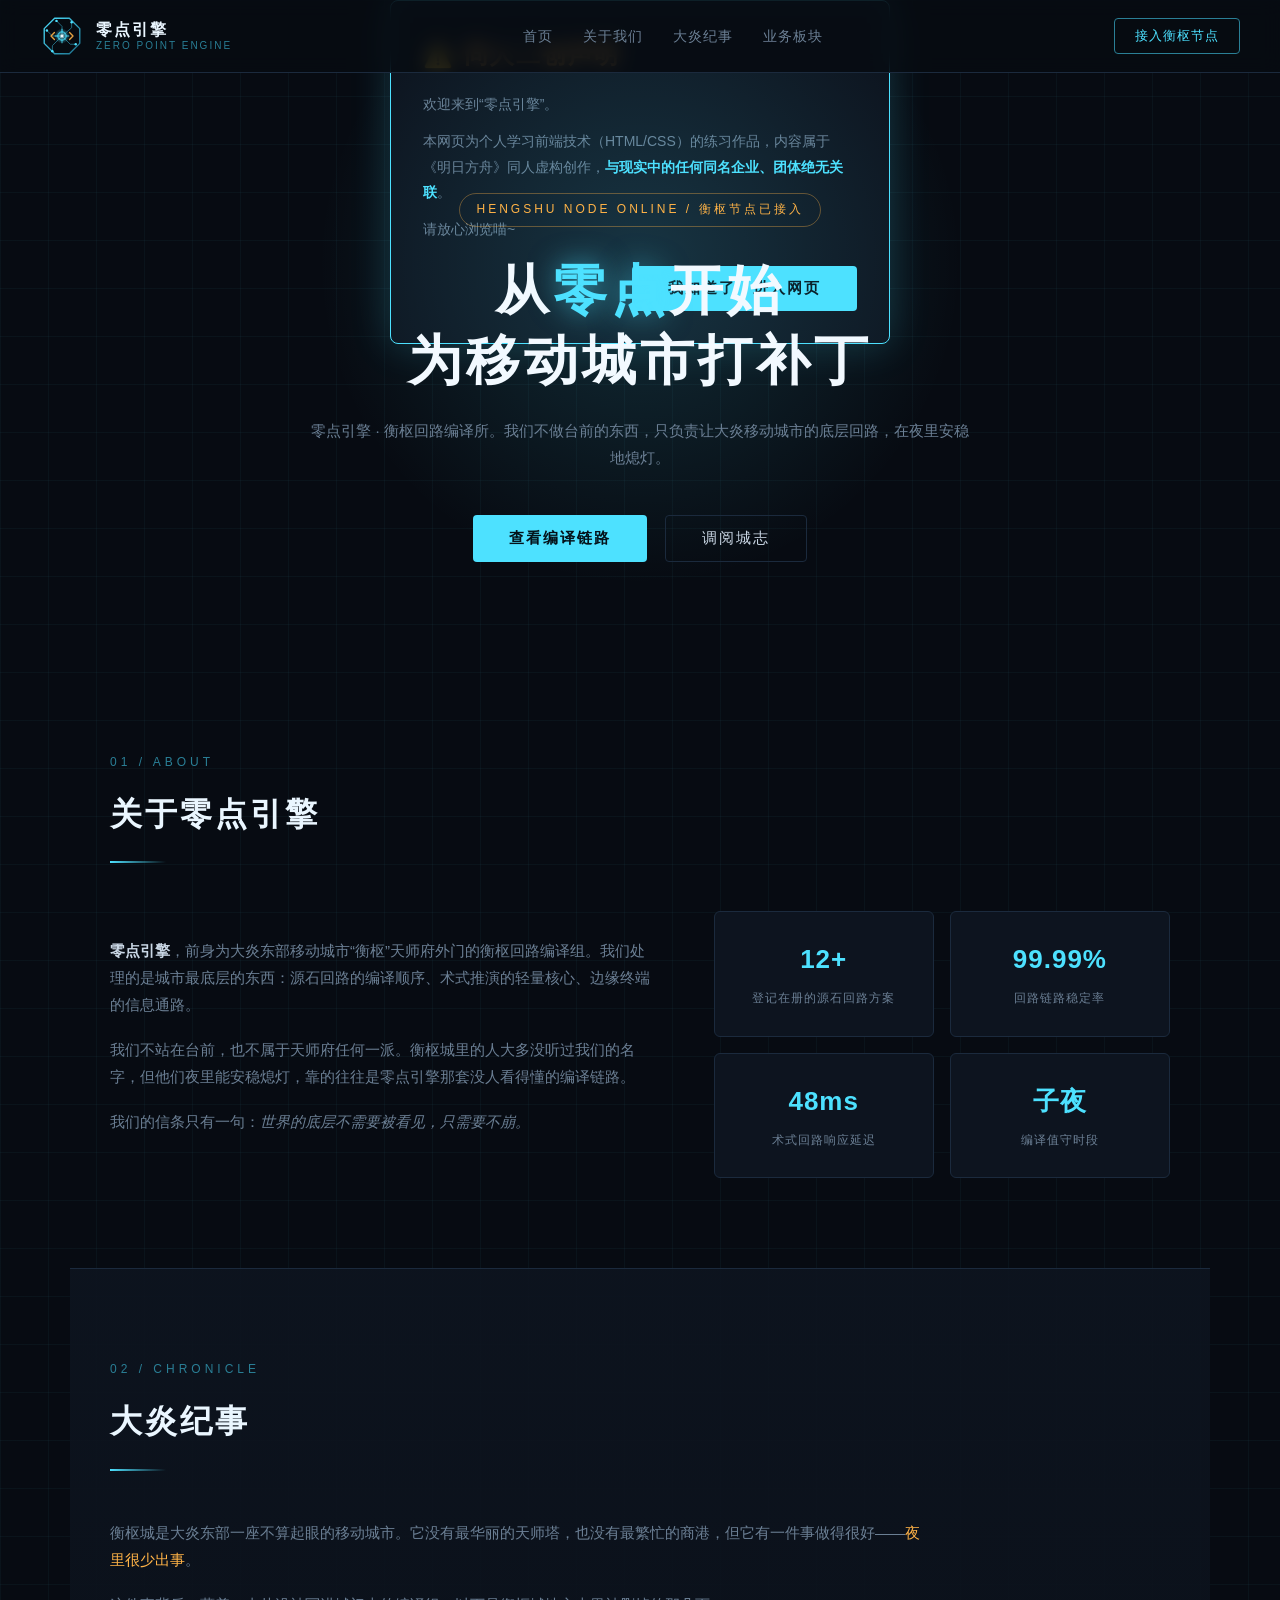
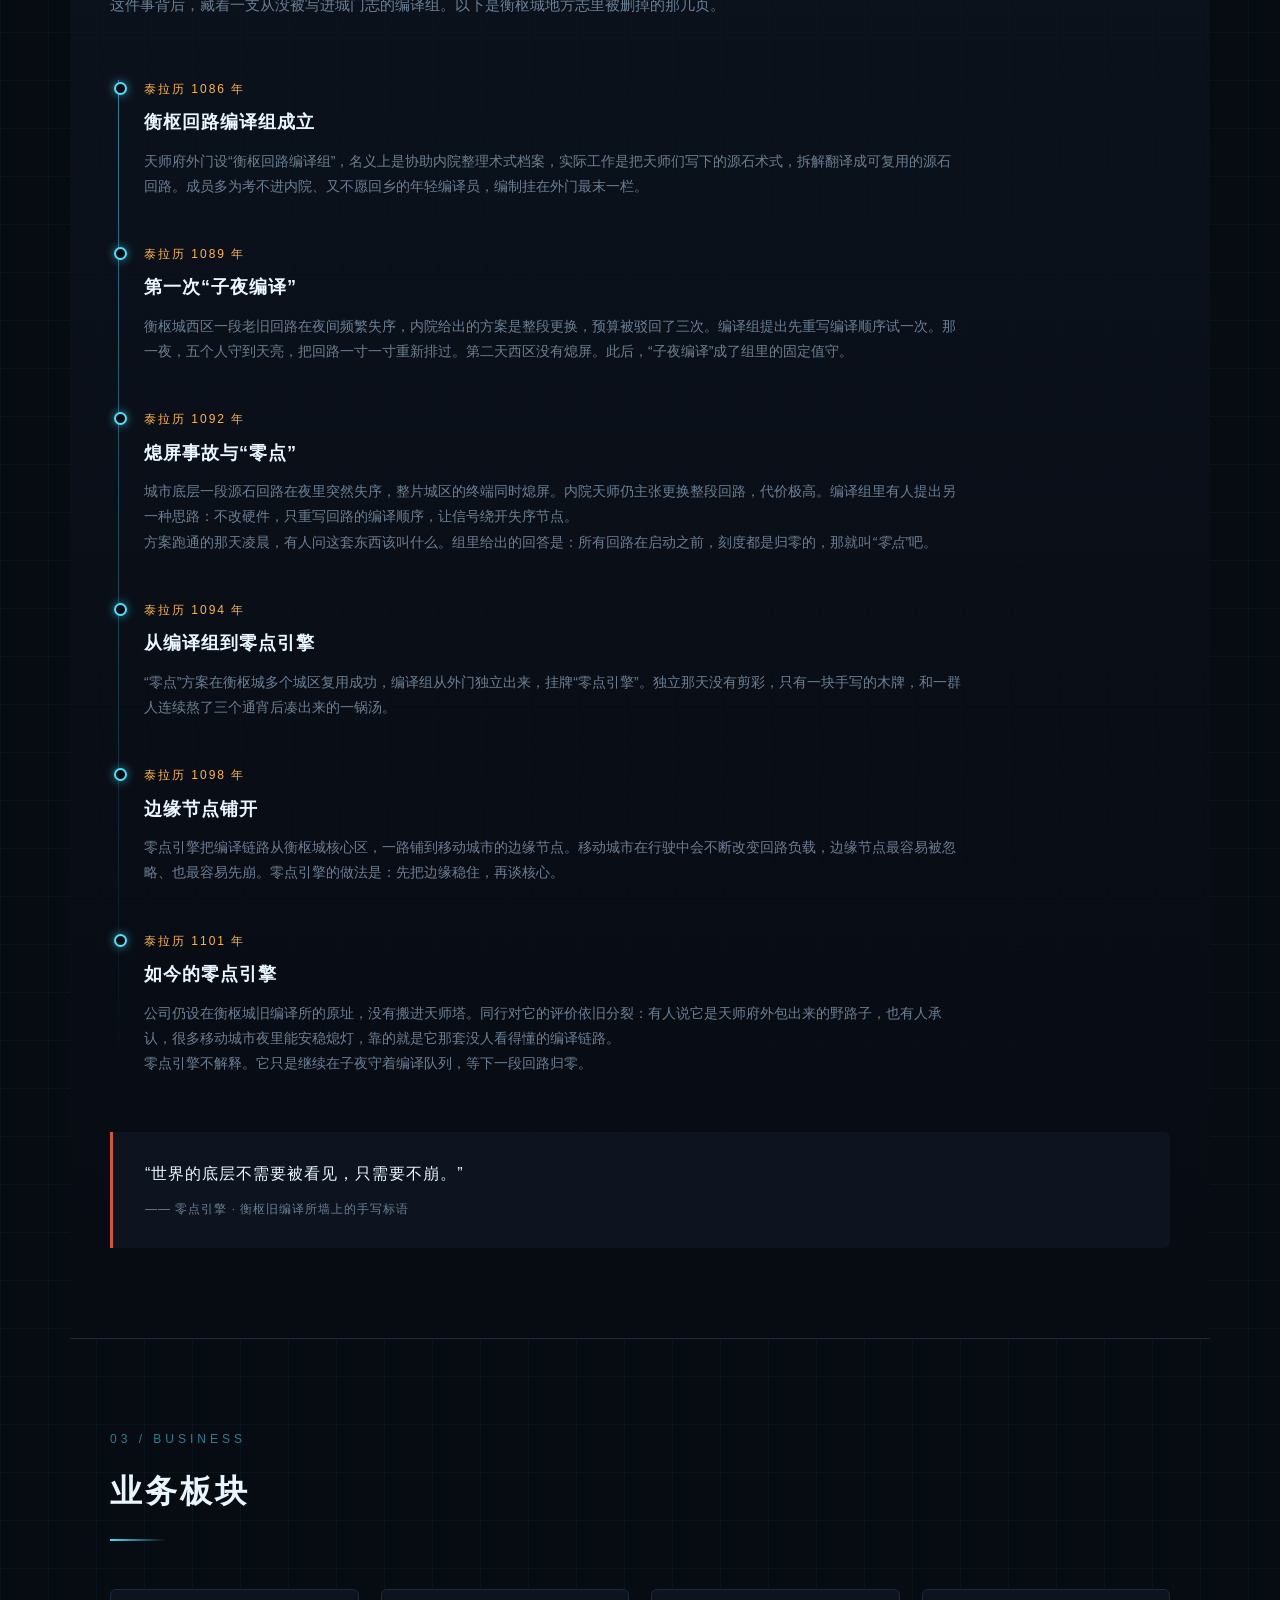
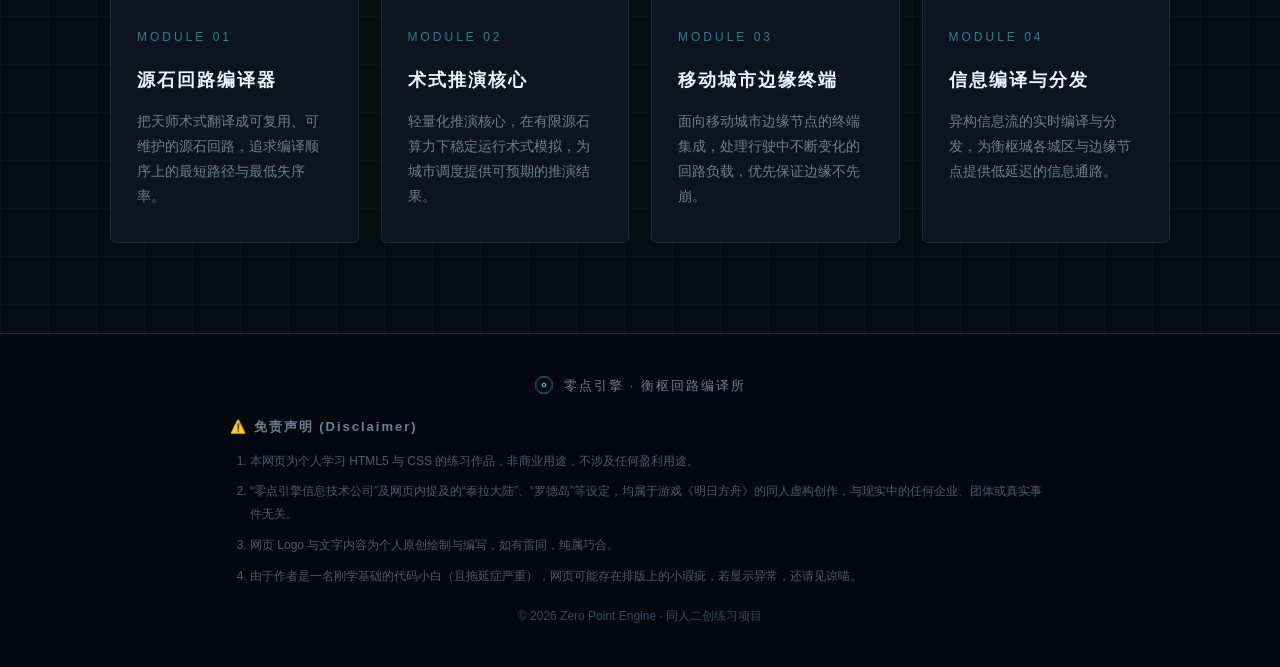
==== commit 0acfc5ef: "Update index.html" ====
--- a/index.html
+++ b/index.html
@@ -8,7 +8,18 @@
 
 </head>
 <body>
-
+<dialog id="welcome-dialog" open>
+  <div class="dialog-content">
+    <h2>⚠️ 同人二创声明</h2>
+    <p>欢迎来到“零点引擎”。</p>
+    <p>本网页为个人学习前端技术（HTML/CSS）的练习作品，内容属于《明日方舟》同人虚构创作，<strong>与现实中的任何同名企业、团体绝无关联</strong>。</p>
+    <p>请放心浏览喵~</p>
+    <!-- 这个 form 是 HTML 隐藏的魔法，点按钮就能关掉弹窗，不用写JS -->
+    <form method="dialog">
+      <button class="btn-primary">我知道了，进入网页</button>
+    </form>
+  </div>
+</dialog>
   <header class="navbar">
     <a href="#" class="brand">
       <svg class="brand-logo" viewBox="0 0 64 64" xmlns="http://www.w3.org/2000/svg">
@@ -203,4 +214,4 @@
   </footer>
 
 </body>
-</html>+</html>
--- a/css/style.css
+++ b/css/style.css
@@ -184,4 +184,45 @@
   .about-grid { grid-template-columns: 1fr; gap: 32px; }
   .section-head h2 { font-size: 24px; }
   .timeline { padding-left: 26px; }
-}+}
+/* 原生弹窗背景遮罩（默认是黑色的） */
+dialog::backdrop {
+  background: rgba(7, 11, 18, 0.85);
+  backdrop-filter: blur(4px);
+}
+
+/* 弹窗主体样式 */
+dialog {
+  margin: auto;
+  padding: 32px;
+  border: 1px solid var(--cyan);
+  border-radius: 8px;
+  background-color: var(--bg-panel);
+  color: var(--text);
+  max-width: 500px;
+  box-shadow: 0 0 40px rgba(77, 225, 255, 0.2);
+}
+
+/* 弹窗里的标题 */
+.dialog-content h2 {
+  color: var(--amber);
+  margin-bottom: 16px;
+  letter-spacing: 2px;
+}
+
+/* 弹窗里的段落 */
+.dialog-content p {
+  margin-bottom: 12px;
+  font-size: 14px;
+  color: var(--text-dim);
+}
+
+.dialog-content strong {
+  color: var(--cyan);
+}
+
+/* 弹窗里的按钮 */
+.dialog-content form {
+  margin-top: 24px;
+  text-align: right;
+}
